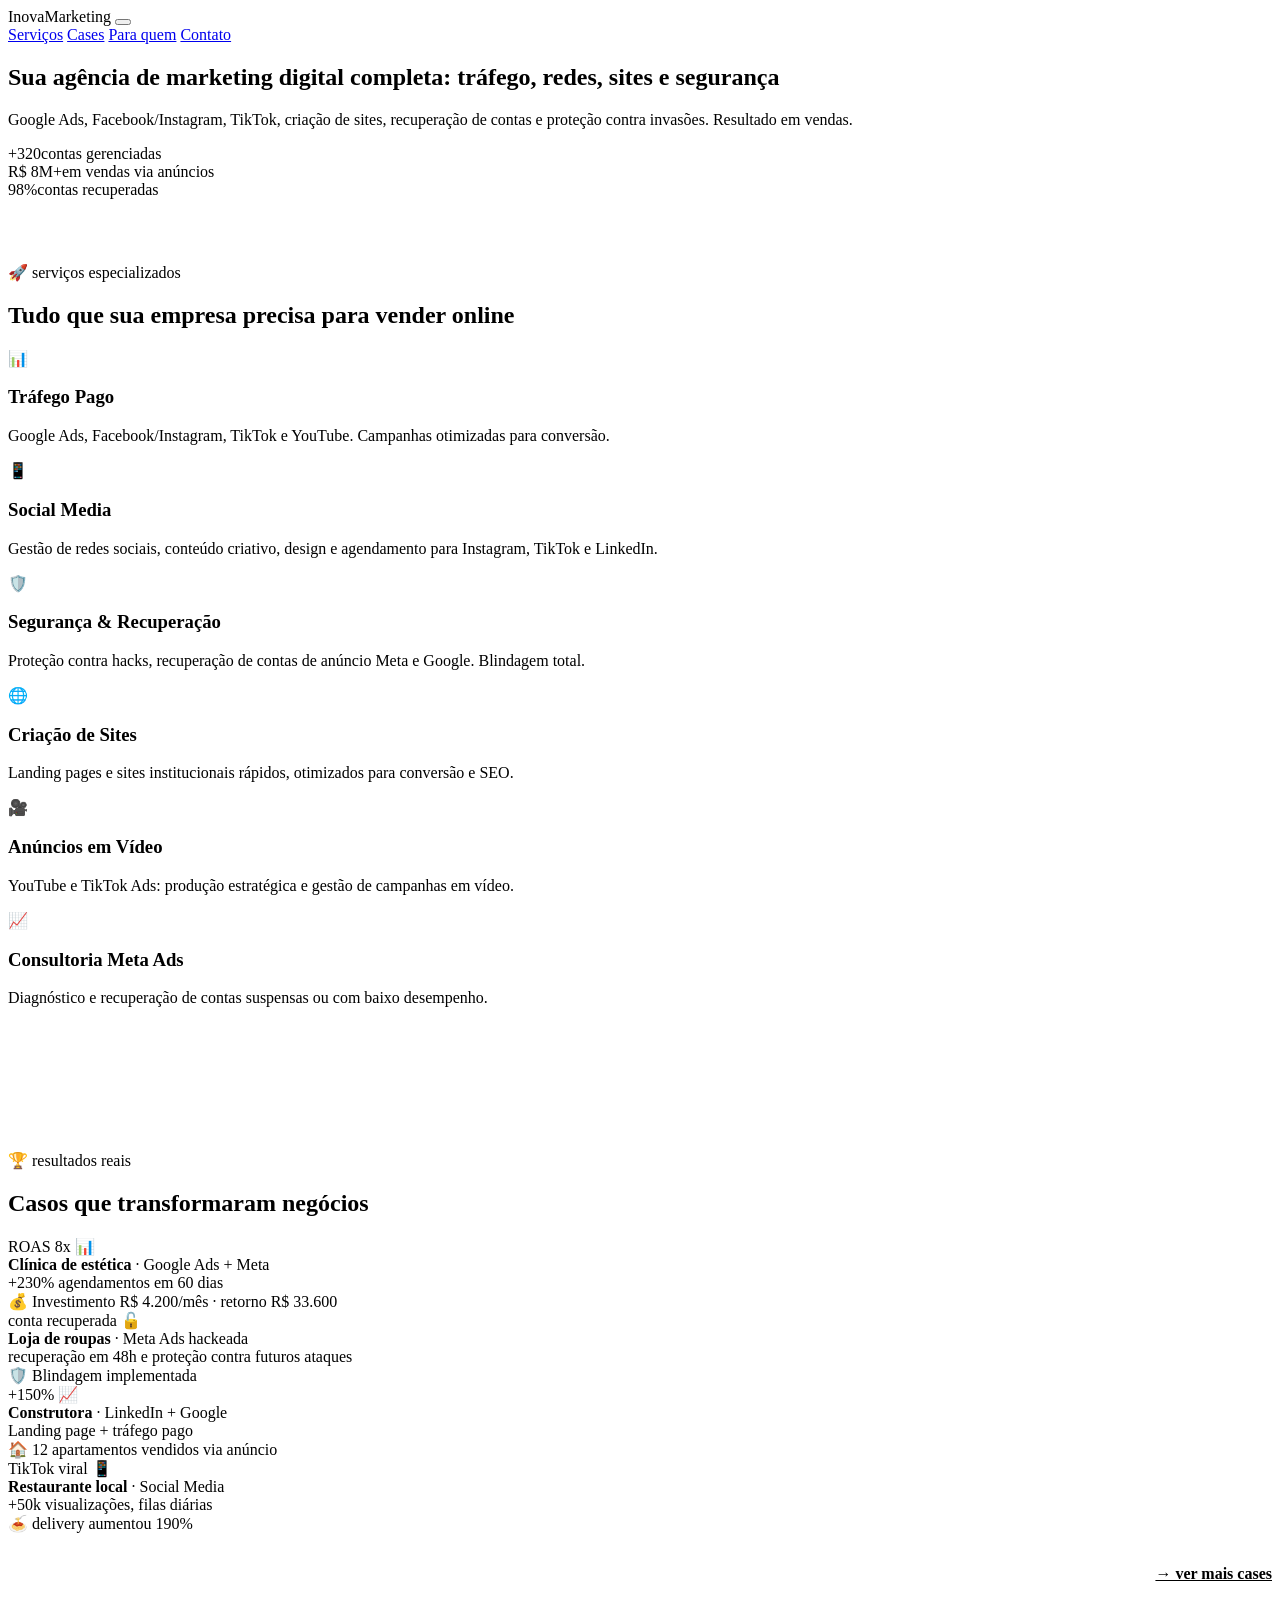
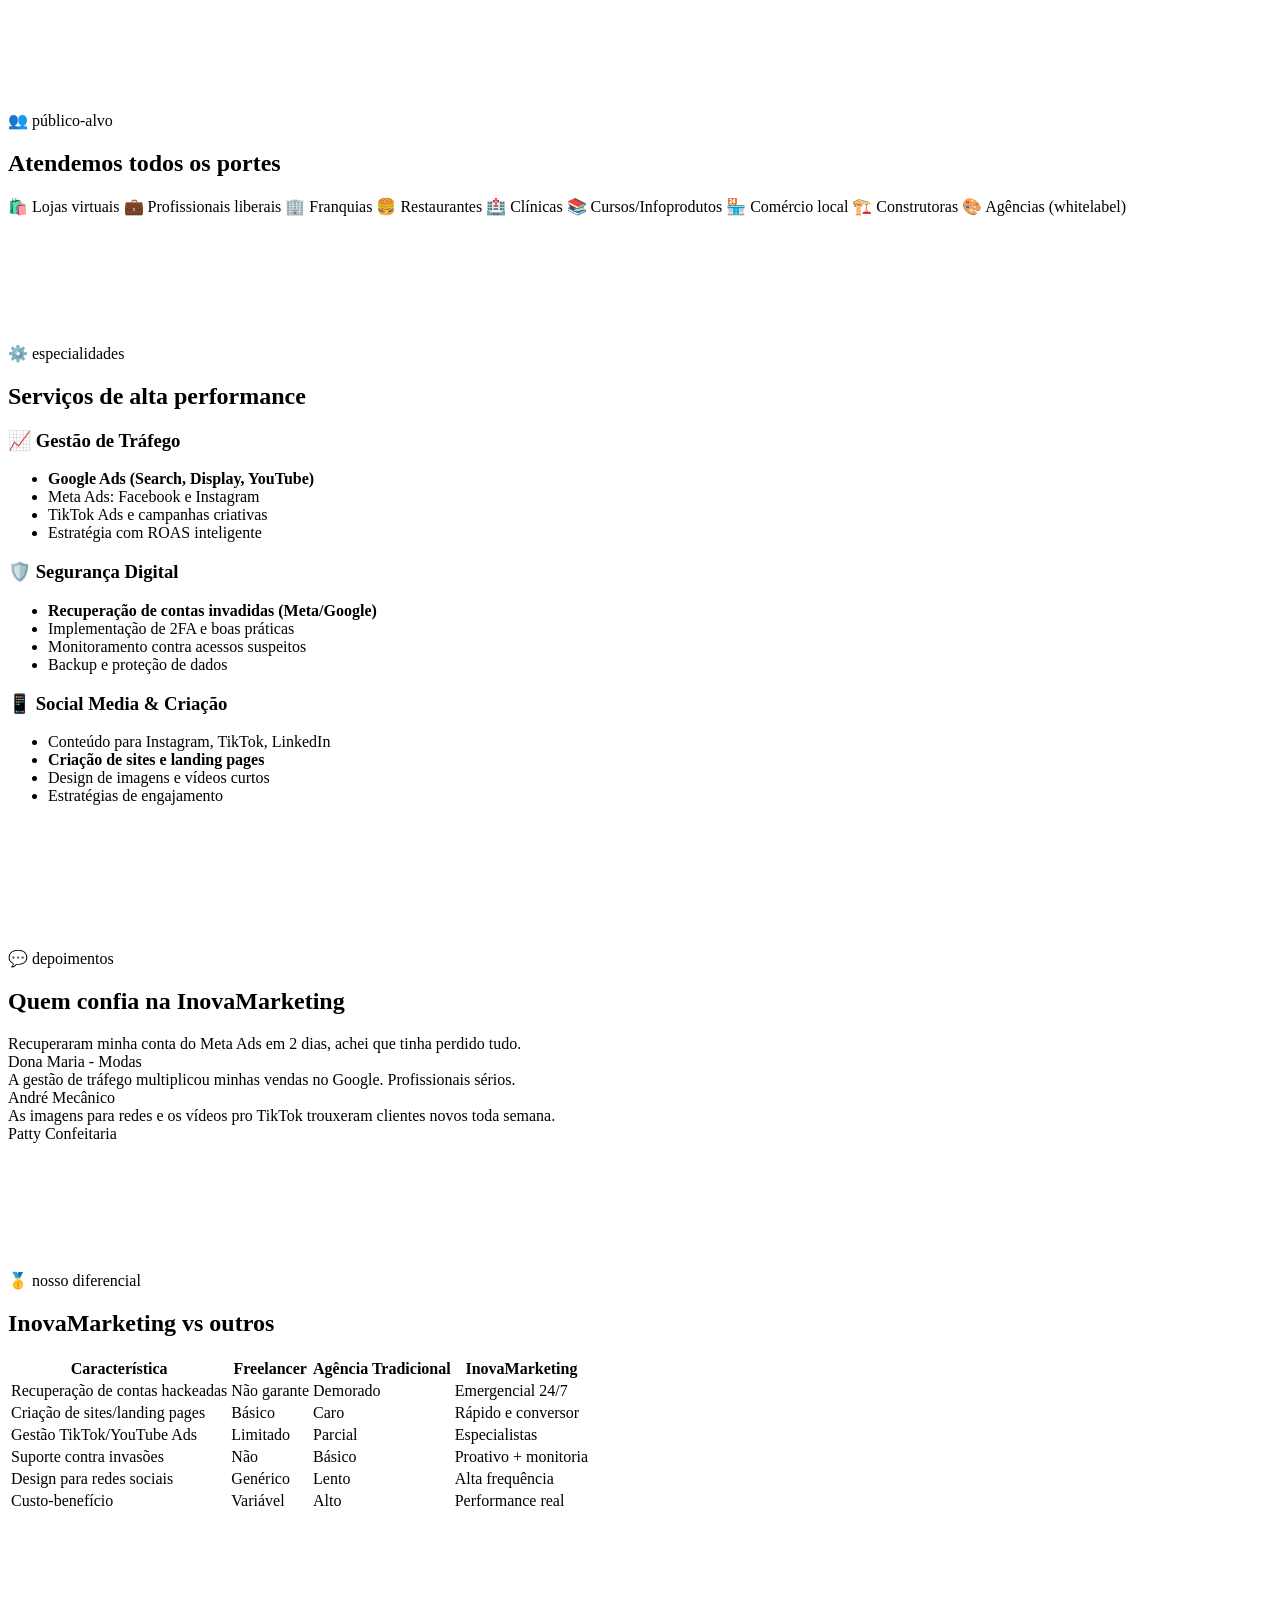
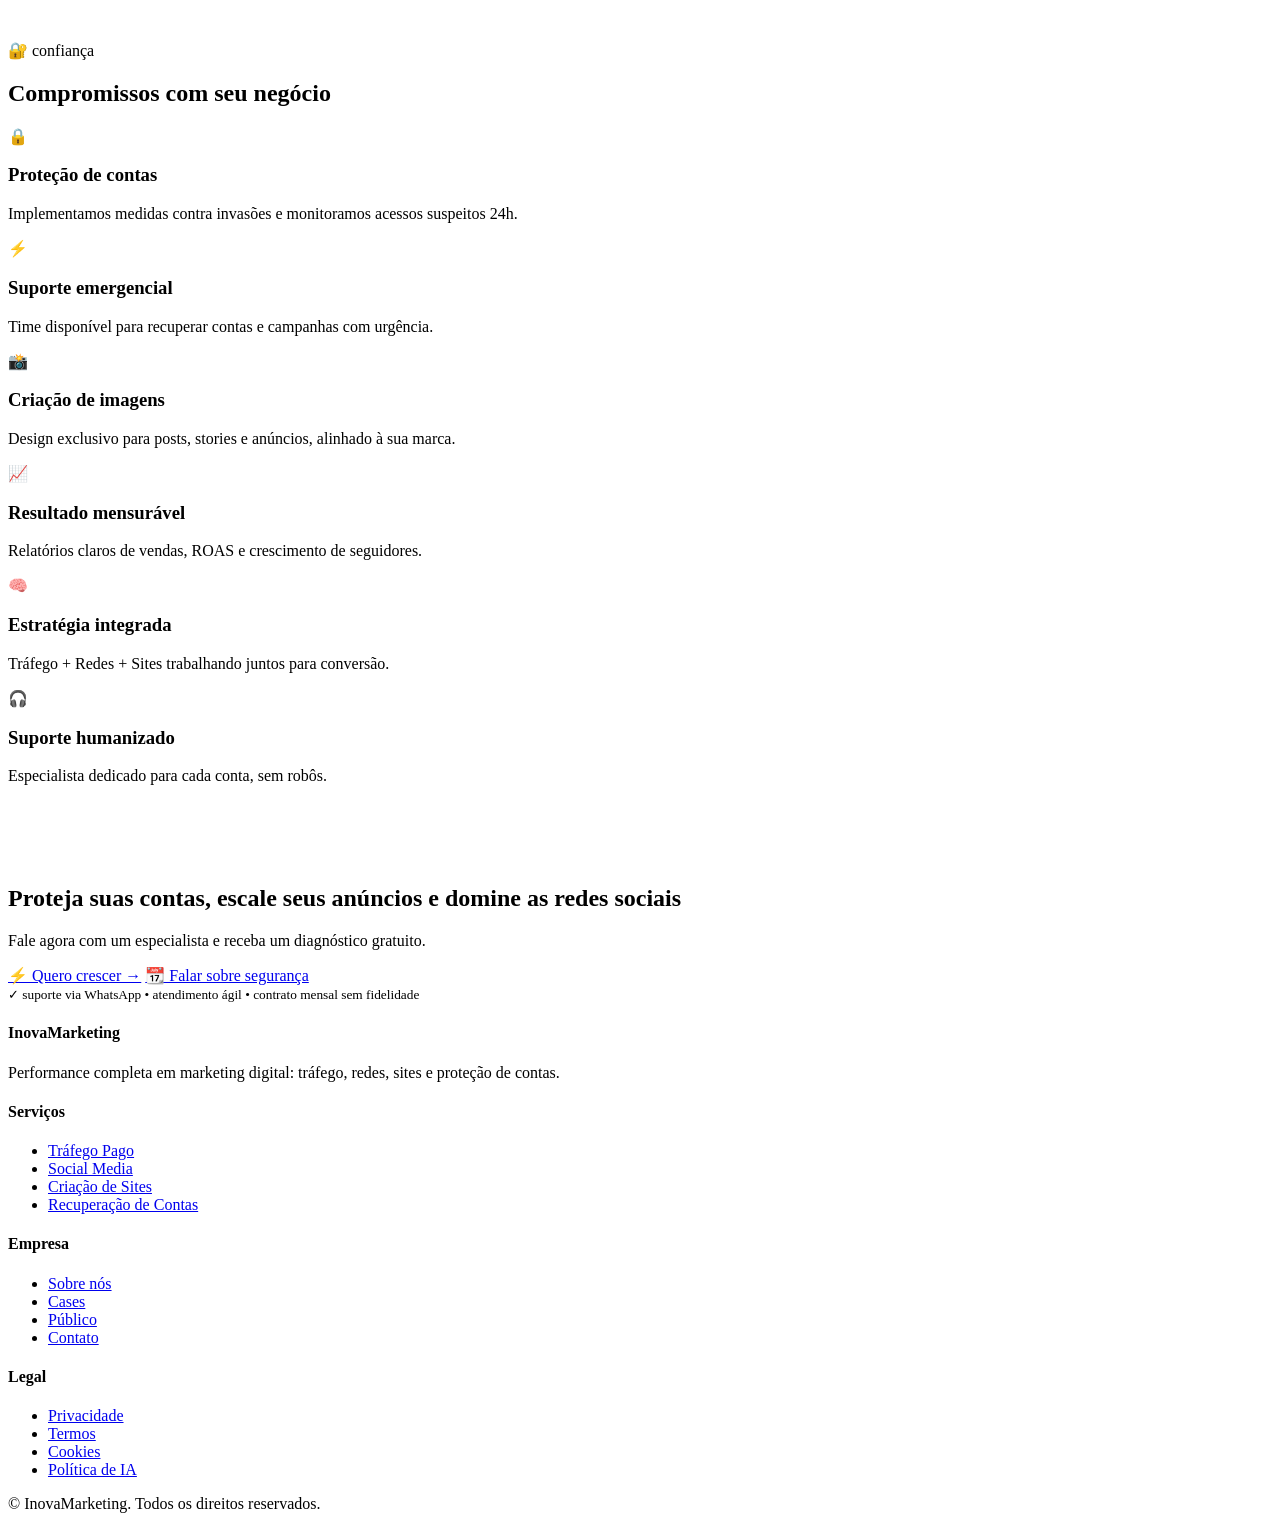
==== index.html @ 8ba12567 "Add files via upload" ====
<!DOCTYPE html>
<html lang="pt-BR">
<head>
    <meta charset="UTF-8">
    <meta name="viewport" content="width=device-width, initial-scale=1.0, maximum-scale=5.0">
    <title>InovaMarketing · performance digital completa</title>
    
    <!-- Google Tag Manager (mesmo ID, mantido) -->
    <script>(function(w,d,s,l,i){w[l]=w[l]||[];w[l].push({'gtm.start':
    new Date().getTime(),event:'gtm.js'});var f=d.getElementsByTagName(s)[0],
    j=d.createElement(s),dl=l!='dataLayer'?'&l='+l:'';j.async=true;j.src=
    'https://www.googletagmanager.com/gtm.js?id='+i+dl;f.parentNode.insertBefore(j,f);
    })(window,document,'script','dataLayer','GTM-TVDF63GF');</script>
    <!-- End Google Tag Manager -->
    
    <!-- Google tag (gtag.js) – Analytics -->
    <script async src="https://www.googletagmanager.com/gtag/js?id=G-CDGVGTPP75"></script>
    <script>
      window.dataLayer = window.dataLayer || [];
      function gtag(){dataLayer.push(arguments);}
      gtag('js', new Date());
      gtag('config', 'G-CDGVGTPP75');
    </script>
    
    <!-- Google Fonts Inter otimizado -->
    <link rel="preconnect" href="https://fonts.googleapis.com">
    <link rel="preconnect" href="https://fonts.gstatic.com" crossorigin>
    <link href="https://fonts.googleapis.com/css2?family=Inter:opsz,wght@14..32,300..700&display=swap" rel="stylesheet" media="print" onload="this.media='all'">
    <noscript><link href="https://fonts.googleapis.com/css2?family=Inter:opsz,wght@14..32,300..700&display=swap" rel="stylesheet"></noscript>
    
    <!-- CSS externo -->
    <link rel="stylesheet" href="style.css">
</head>
<body id="top">
    <!-- Google Tag Manager (noscript) -->
    <noscript><iframe src="https://www.googletagmanager.com/ns.html?id=GTM-TVDF63GF"
    height="0" width="0" style="display:none;visibility:hidden"></iframe></noscript>
    <!-- End Google Tag Manager (noscript) -->

    <header class="site-header">
        <div class="container header-flex">
            <span class="logo">Inova<span style="-webkit-text-fill-color:initial; color:var(--blue-500);">Marketing</span></span>
            <button class="menu-toggle" id="menuToggle" aria-label="Menu">
                <span></span><span></span><span></span>
            </button>
            <nav class="nav-links" id="navLinks">
                <a href="#servicos">Serviços</a>
                <a href="#casos">Cases</a>
                <a href="#paraquem">Para quem</a>
                <a href="#cta">Contato</a>
            </nav>
        </div>
    </header>

    <!-- HERO com novo foco em marketing completo -->
    <section class="hero">
        <div class="container">
            <h1>Sua agência de marketing digital completa: tráfego, redes, sites e segurança</h1>
            <p>Google Ads, Facebook/Instagram, TikTok, criação de sites, recuperação de contas e proteção contra invasões. Resultado em vendas.</p>
            <div class="hero-stats">
                <div class="stat-item"><span class="stat-number">+320</span><span class="stat-label">contas gerenciadas</span></div>
                <div class="stat-item"><span class="stat-number">R$ 8M+</span><span class="stat-label">em vendas via anúncios</span></div>
                <div class="stat-item"><span class="stat-number">98%</span><span class="stat-label">contas recuperadas</span></div>
            </div>
        </div>
    </section>

    <!-- SERVIÇOS (âncora: servicos) -->
    <section id="servicos" style="padding: 4rem 0;">
        <div class="container">
            <span class="tagline">🚀 serviços especializados</span>
            <h2 class="section-title">Tudo que sua empresa precisa para vender online</h2>
            <div class="services-grid">
                <div class="service-card"><span class="service-icon">📊</span><h3>Tráfego Pago</h3><p>Google Ads, Facebook/Instagram, TikTok e YouTube. Campanhas otimizadas para conversão.</p></div>
                <div class="service-card"><span class="service-icon">📱</span><h3>Social Media</h3><p>Gestão de redes sociais, conteúdo criativo, design e agendamento para Instagram, TikTok e LinkedIn.</p></div>
                <div class="service-card"><span class="service-icon">🛡️</span><h3>Segurança & Recuperação</h3><p>Proteção contra hacks, recuperação de contas de anúncio Meta e Google. Blindagem total.</p></div>
                <div class="service-card"><span class="service-icon">🌐</span><h3>Criação de Sites</h3><p>Landing pages e sites institucionais rápidos, otimizados para conversão e SEO.</p></div>
                <div class="service-card"><span class="service-icon">🎥</span><h3>Anúncios em Vídeo</h3><p>YouTube e TikTok Ads: produção estratégica e gestão de campanhas em vídeo.</p></div>
                <div class="service-card"><span class="service-icon">📈</span><h3>Consultoria Meta Ads</h3><p>Diagnóstico e recuperação de contas suspensas ou com baixo desempenho.</p></div>
            </div>
        </div>
    </section>

    <!-- CASOS DE SUCESSO (âncora: casos) -->
    <section id="casos" style="background: var(--muted); padding: 4rem 0;">
        <div class="container">
            <span class="tagline">🏆 resultados reais</span>
            <h2 class="section-title">Casos que transformaram negócios</h2>
            <div class="cases-grid">
                <div class="case-card"><div class="case-rank"><span class="rank-badge">ROAS 8x</span> <span>📊</span></div><div><strong>Clínica de estética</strong> · Google Ads + Meta</div><div class="case-url">+230% agendamentos em 60 dias</div><div class="case-equivalent">💰 Investimento R$ 4.200/mês · retorno R$ 33.600</div></div>
                <div class="case-card"><div class="case-rank"><span class="rank-badge">conta recuperada</span> <span>🔓</span></div><div><strong>Loja de roupas</strong> · Meta Ads hackeada</div><div class="case-url">recuperação em 48h e proteção contra futuros ataques</div><div class="case-equivalent">🛡️ Blindagem implementada</div></div>
                <div class="case-card"><div class="case-rank"><span class="rank-badge">+150%</span> <span>📈</span></div><div><strong>Construtora</strong> · LinkedIn + Google</div><div class="case-url">Landing page + tráfego pago</div><div class="case-equivalent">🏠 12 apartamentos vendidos via anúncio</div></div>
                <div class="case-card"><div class="case-rank"><span class="rank-badge">TikTok viral</span> <span>📱</span></div><div><strong>Restaurante local</strong> · Social Media</div><div class="case-url">+50k visualizações, filas diárias</div><div class="case-equivalent">🍝 delivery aumentou 190%</div></div>
            </div>
            <div style="margin-top: 2rem; text-align: right;"><a href="https://wa.me/5545988195137?text=Olá!%20Vim%20pelo%20site%20InovaMarketing%20e%20quero%20ver%20mais%20cases." target="_blank" rel="noopener noreferrer" style="color: var(--primary); font-weight: 600;">→ ver mais cases</a></div>
        </div>
    </section>

    <!-- PARA QUEM É (âncora) -->
    <section id="paraquem" style="padding: 4rem 0;">
        <div class="container">
            <span class="tagline">👥 público-alvo</span>
            <h2 class="section-title">Atendemos todos os portes</h2>
            <div class="para-quem-grid">
                <span class="nicho-item">🛍️ Lojas virtuais</span>
                <span class="nicho-item">💼 Profissionais liberais</span>
                <span class="nicho-item">🏢 Franquias</span>
                <span class="nicho-item">🍔 Restaurantes</span>
                <span class="nicho-item">🏥 Clínicas</span>
                <span class="nicho-item">📚 Cursos/Infoprodutos</span>
                <span class="nicho-item">🏪 Comércio local</span>
                <span class="nicho-item">🏗️ Construtoras</span>
                <span class="nicho-item">🎨 Agências (whitelabel)</span>
            </div>
        </div>
    </section>

    <!-- TECNOLOGIA & ESPECIALIDADES (âncora adicional) -->
    <section id="diferenciais" style="background: var(--muted); padding: 4rem 0;">
        <div class="container">
            <span class="tagline">⚙️ especialidades</span>
            <h2 class="section-title">Serviços de alta performance</h2>
            <div class="tecnologia-grid">
                <div class="tecnologia-card"><h3>📈 Gestão de Tráfego</h3><ul class="tecnologia-list"><li><strong>Google Ads (Search, Display, YouTube)</strong></li><li>Meta Ads: Facebook e Instagram</li><li>TikTok Ads e campanhas criativas</li><li>Estratégia com ROAS inteligente</li></ul></div>
                <div class="tecnologia-card"><h3>🛡️ Segurança Digital</h3><ul class="tecnologia-list"><li><strong>Recuperação de contas invadidas (Meta/Google)</strong></li><li>Implementação de 2FA e boas práticas</li><li>Monitoramento contra acessos suspeitos</li><li>Backup e proteção de dados</li></ul></div>
                <div class="tecnologia-card"><h3>📱 Social Media & Criação</h3><ul class="tecnologia-list"><li>Conteúdo para Instagram, TikTok, LinkedIn</li><li><strong>Criação de sites e landing pages</strong></li><li>Design de imagens e vídeos curtos</li><li>Estratégias de engajamento</li></ul></div>
            </div>
        </div>
    </section>

    <!-- DEPOIMENTOS -->
    <section style="padding: 4rem 0;">
        <div class="container">
            <span class="tagline">💬 depoimentos</span>
            <h2 class="section-title">Quem confia na InovaMarketing</h2>
            <div class="testimonials-grid">
                <div class="testimonial-card"><div class="testimonial-quote">Recuperaram minha conta do Meta Ads em 2 dias, achei que tinha perdido tudo.</div><div class="testimonial-author">Dona Maria - Modas</div></div>
                <div class="testimonial-card"><div class="testimonial-quote">A gestão de tráfego multiplicou minhas vendas no Google. Profissionais sérios.</div><div class="testimonial-author">André Mecânico</div></div>
                <div class="testimonial-card"><div class="testimonial-quote">As imagens para redes e os vídeos pro TikTok trouxeram clientes novos toda semana.</div><div class="testimonial-author">Patty Confeitaria</div></div>
            </div>
        </div>
    </section>

    <!-- TABELA DIFERENCIAL (adaptada para marketing) -->
    <section style="background: var(--muted); padding: 4rem 0;">
        <div class="container">
            <span class="tagline">🥇 nosso diferencial</span>
            <h2 class="section-title">InovaMarketing vs outros</h2>
            <div class="diff-table-wrapper">
                <table class="diff-table">
                    <thead><tr><th>Característica</th><th>Freelancer</th><th>Agência Tradicional</th><th>InovaMarketing</th></tr></thead>
                    <tbody>
                        <tr><td>Recuperação de contas hackeadas</td><td>Não garante</td><td>Demorado</td><td class="destaque-positivo">Emergencial 24/7</td></tr>
                        <tr><td>Criação de sites/landing pages</td><td>Básico</td><td>Caro</td><td class="destaque-positivo">Rápido e conversor</td></tr>
                        <tr><td>Gestão TikTok/YouTube Ads</td><td>Limitado</td><td>Parcial</td><td class="destaque-positivo">Especialistas</td></tr>
                        <tr><td>Suporte contra invasões</td><td>Não</td><td>Básico</td><td class="destaque-positivo">Proativo + monitoria</td></tr>
                        <tr><td>Design para redes sociais</td><td>Genérico</td><td>Lento</td><td class="destaque-positivo">Alta frequência</td></tr>
                        <tr><td>Custo-benefício</td><td>Variável</td><td>Alto</td><td class="destaque-positivo">Performance real</td></tr>
                    </tbody>
                </table>
            </div>
        </div>
    </section>

    <!-- GARANTIA & SEGURANÇA (itens de confiança) -->
    <section style="background: var(--background); padding: 4rem 0;">
        <div class="container">
            <span class="tagline">🔐 confiança</span>
            <h2 class="section-title">Compromissos com seu negócio</h2>
            <div class="garantia-grid">
                <div class="garantia-card"><span class="garantia-icon">🔒</span><h3>Proteção de contas</h3><p>Implementamos medidas contra invasões e monitoramos acessos suspeitos 24h.</p></div>
                <div class="garantia-card"><span class="garantia-icon">⚡</span><h3>Suporte emergencial</h3><p>Time disponível para recuperar contas e campanhas com urgência.</p></div>
                <div class="garantia-card"><span class="garantia-icon">📸</span><h3>Criação de imagens</h3><p>Design exclusivo para posts, stories e anúncios, alinhado à sua marca.</p></div>
                <div class="garantia-card"><span class="garantia-icon">📈</span><h3>Resultado mensurável</h3><p>Relatórios claros de vendas, ROAS e crescimento de seguidores.</p></div>
                <div class="garantia-card"><span class="garantia-icon">🧠</span><h3>Estratégia integrada</h3><p>Tráfego + Redes + Sites trabalhando juntos para conversão.</p></div>
                <div class="garantia-card"><span class="garantia-icon">🎧</span><h3>Suporte humanizado</h3><p>Especialista dedicado para cada conta, sem robôs.</p></div>
            </div>
        </div>
    </section>

    <!-- CTA DUPLO (âncora contato) -->
    <div id="cta" class="container">
        <div class="cta-duplo">
            <h2>Proteja suas contas, escale seus anúncios e domine as redes sociais</h2>
            <p>Fale agora com um especialista e receba um diagnóstico gratuito.</p>
            <div class="cta-buttons">
                <a href="https://wa.me/5545988195137?text=Olá!%20Vim%20pelo%20site%20InovaMarketing%20e%20quero%20impulsionar%20meus%20resultados." target="_blank" rel="noopener noreferrer" class="btn-cta-primary">⚡ Quero crescer →</a>
                <a href="https://wa.me/5545988195137?text=Olá!%20Vim%20pelo%20site%20InovaMarketing%20e%20gostaria%20de%20agendar%20uma%20consulta%20sobre%20segurança%20de%20contas." target="_blank" rel="noopener noreferrer" class="btn-cta-secondary">📆 Falar sobre segurança</a>
            </div>
            <small class="meta">✓ suporte via WhatsApp • atendimento ágil • contrato mensal sem fidelidade</small>
        </div>
    </div>

    <!-- RODAPÉ -->
    <footer class="footer">
        <div class="container">
            <div class="footer-grid">
                <div class="footer-col">
                    <h4>InovaMarketing</h4>
                    <p>Performance completa em marketing digital: tráfego, redes, sites e proteção de contas.</p>
                </div>
                <div class="footer-col">
                    <h4>Serviços</h4>
                    <ul class="footer-links">
                        <li><a href="#servicos">Tráfego Pago</a></li>
                        <li><a href="#servicos">Social Media</a></li>
                        <li><a href="#servicos">Criação de Sites</a></li>
                        <li><a href="#servicos">Recuperação de Contas</a></li>
                    </ul>
                </div>
                <div class="footer-col">
                    <h4>Empresa</h4>
                    <ul class="footer-links">
                        <li><a href="#top">Sobre nós</a></li>
                        <li><a href="#casos">Cases</a></li>
                        <li><a href="#paraquem">Público</a></li>
                        <li><a href="#cta">Contato</a></li>
                    </ul>
                </div>
                <div class="footer-col">
                    <h4>Legal</h4>
                    <ul class="footer-links">
                        <li><a href="#top">Privacidade</a></li>
                        <li><a href="#top">Termos</a></li>
                        <li><a href="#top">Cookies</a></li>
                        <li><a href="#top">Política de IA</a></li>
                    </ul>
                </div>
            </div>
            <div class="footer-bottom">
                © InovaMarketing. Todos os direitos reservados.
            </div>
        </div>
    </footer>

    <!-- Script com lazy loading e menu -->
    <script>
        const menuToggle = document.getElementById('menuToggle');
        const navLinks = document.getElementById('navLinks');
        const body = document.body;

        function toggleMenu() {
            menuToggle.classList.toggle('active');
            navLinks.classList.toggle('active');
            body.style.overflow = navLinks.classList.contains('active') ? 'hidden' : 'auto';
        }

        menuToggle.addEventListener('click', toggleMenu);

        document.querySelectorAll('a[href^="#"]').forEach(anchor => {
            anchor.addEventListener('click', function (e) {
                e.preventDefault();
                const targetId = this.getAttribute('href');
                if (targetId === '#') return;
                const targetElement = document.querySelector(targetId);
                if (targetElement) {
                    if (navLinks.classList.contains('active')) toggleMenu();
                    const headerOffset = 80;
                    const elementPosition = targetElement.getBoundingClientRect().top;
                    const offsetPosition = elementPosition + window.pageYOffset - headerOffset;
                    window.scrollTo({ top: offsetPosition, behavior: 'smooth' });
                }
            });
        });

        window.addEventListener('resize', () => {
            if (window.innerWidth > 600 && navLinks.classList.contains('active')) {
                menuToggle.classList.remove('active');
                navLinks.classList.remove('active');
                body.style.overflow = 'auto';
            }
        });

        // Lazy loading para futuras imagens
        if ('loading' in HTMLImageElement.prototype) {
            const images = document.querySelectorAll('img[loading="lazy"]');
            images.forEach(img => img.loading = 'lazy');
        } else {
            const script = document.createElement('script');
            script.src = 'https://cdnjs.cloudflare.com/ajax/libs/lazysizes/5.3.2/lazysizes.min.js';
            document.body.appendChild(script);
        }
    </script>
</body>
</html>
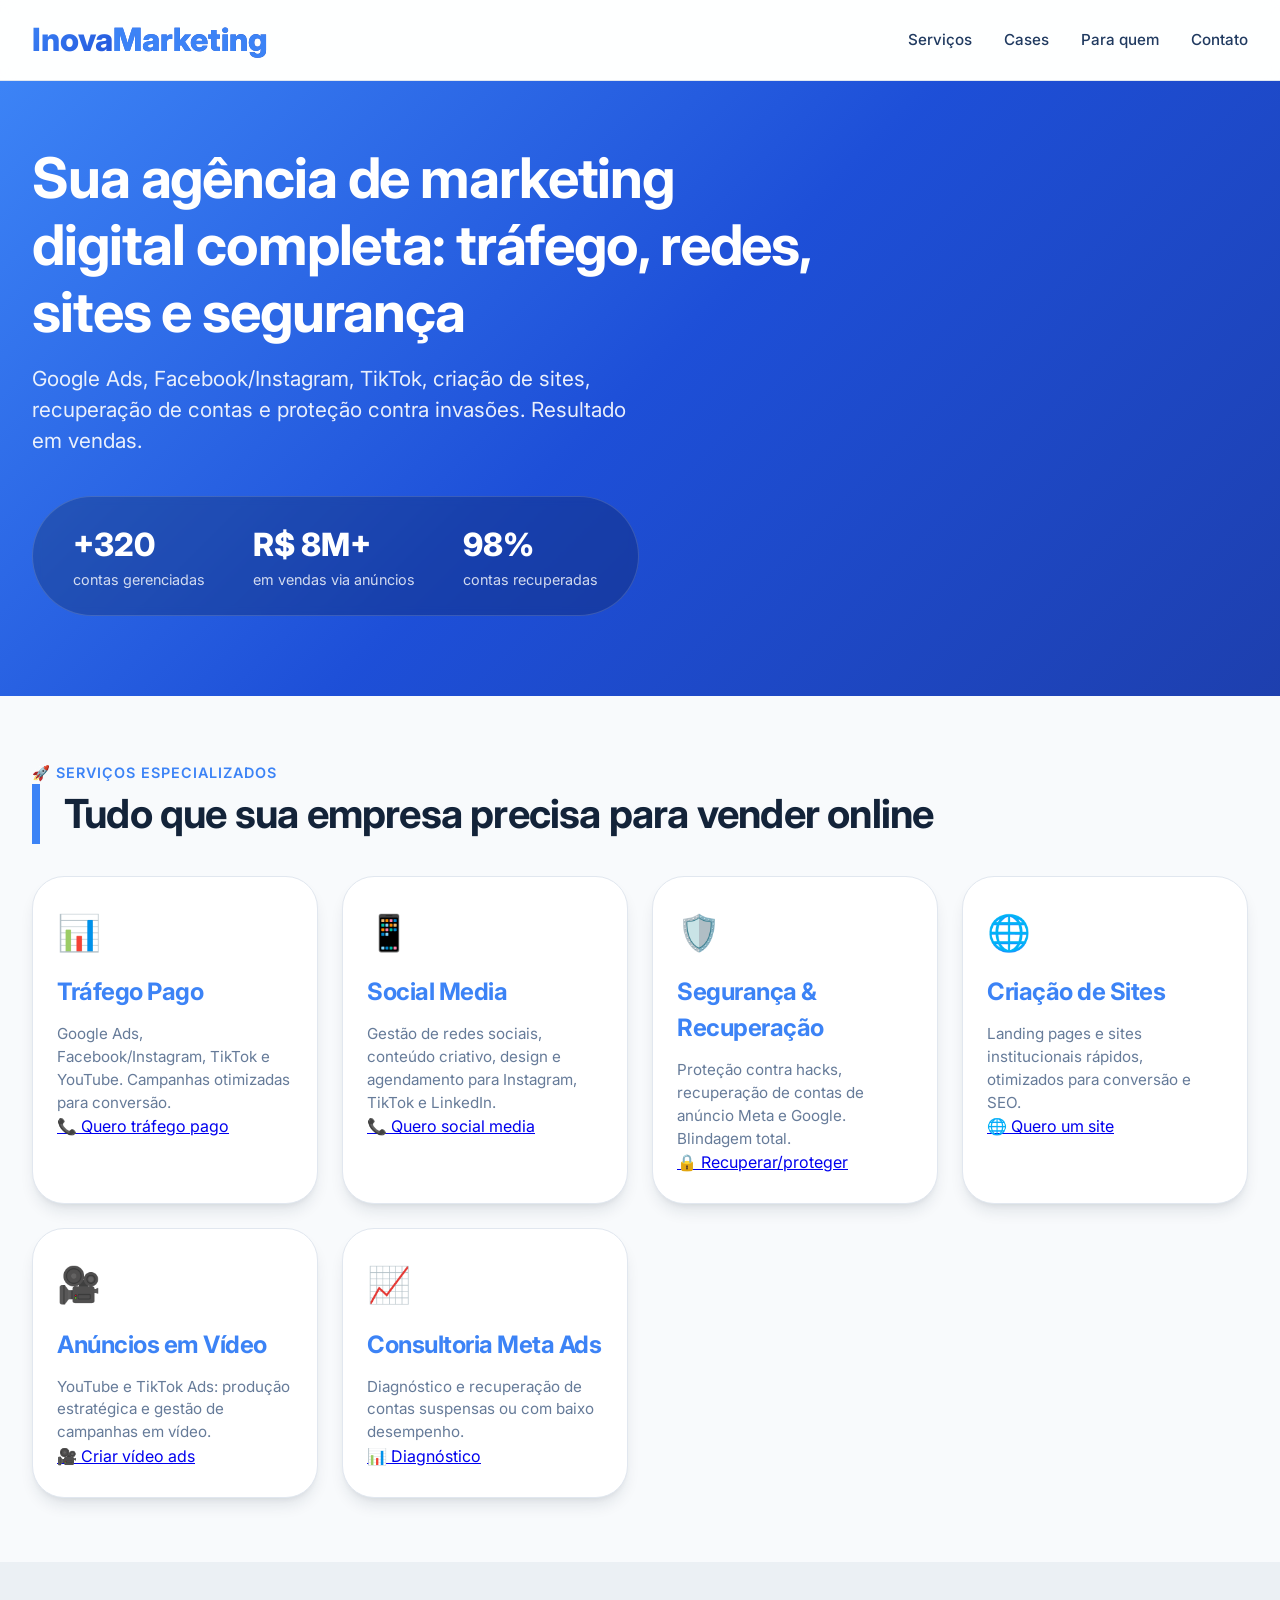
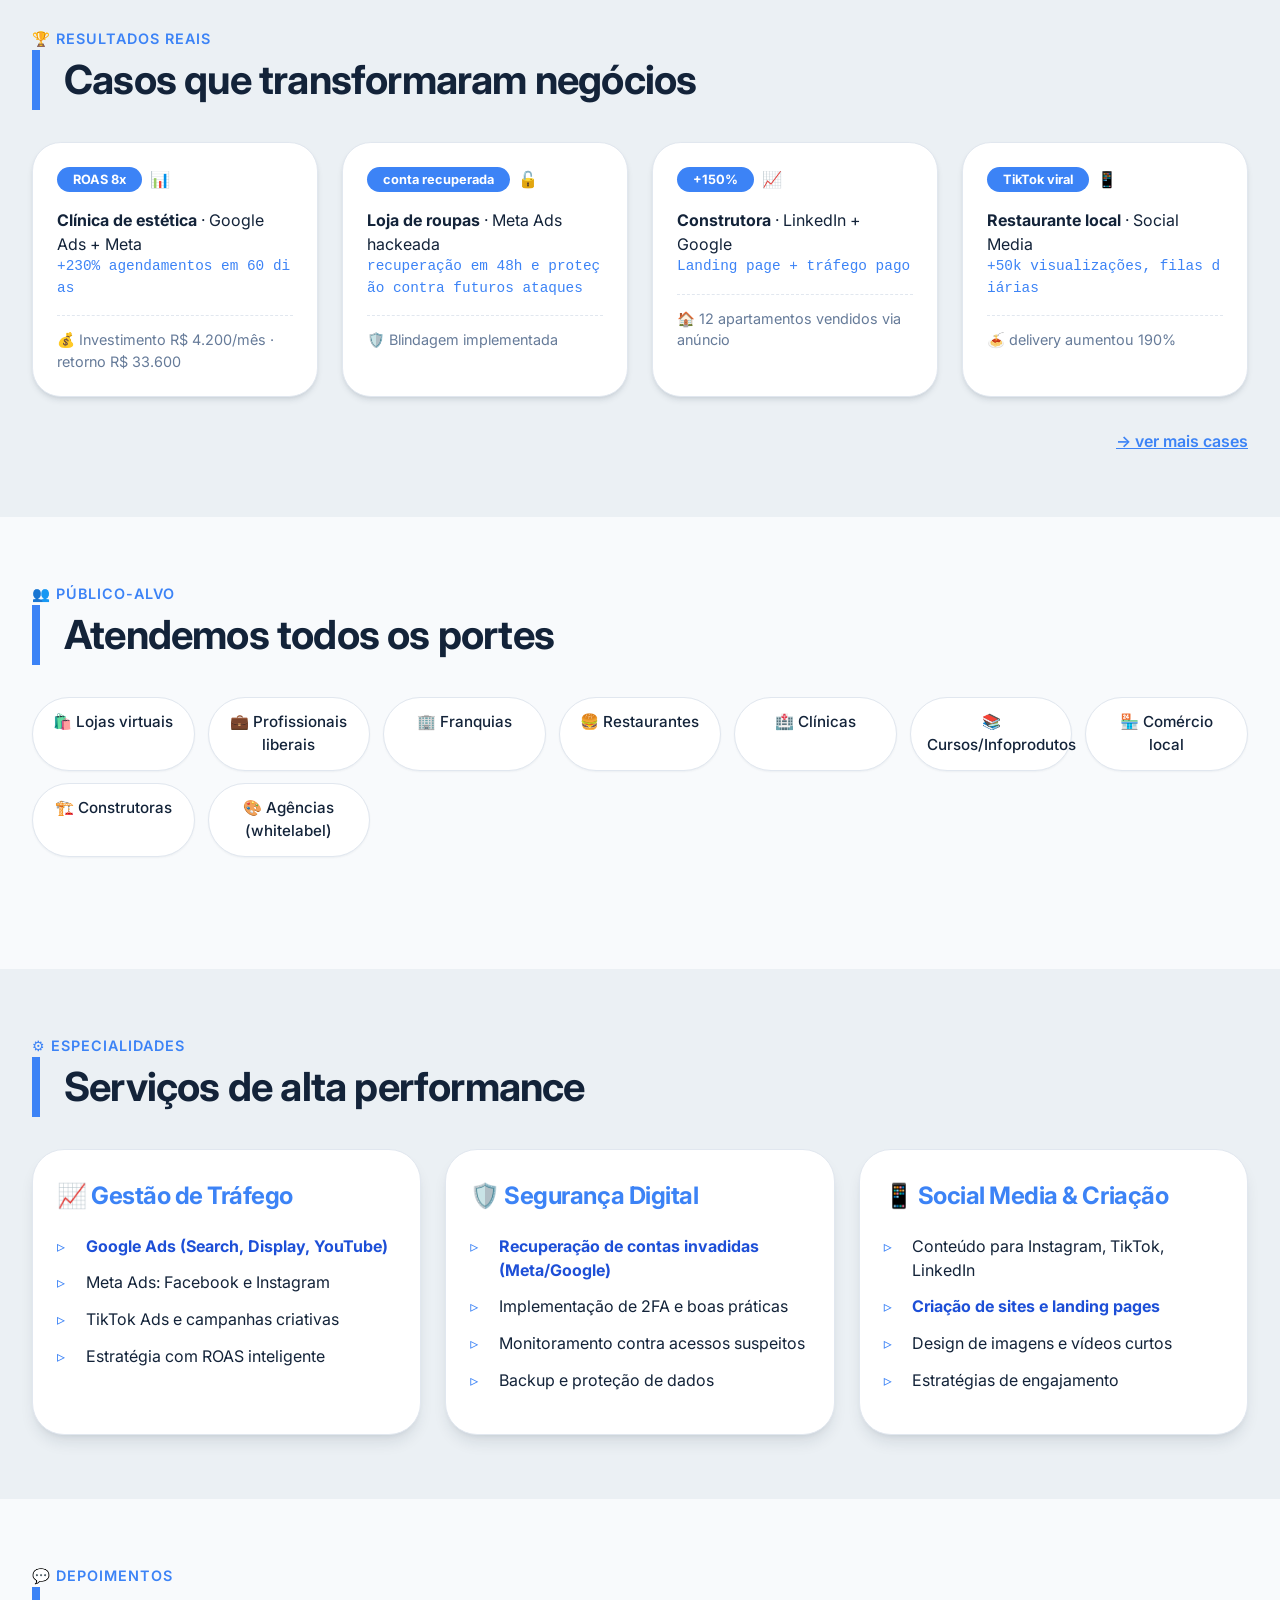
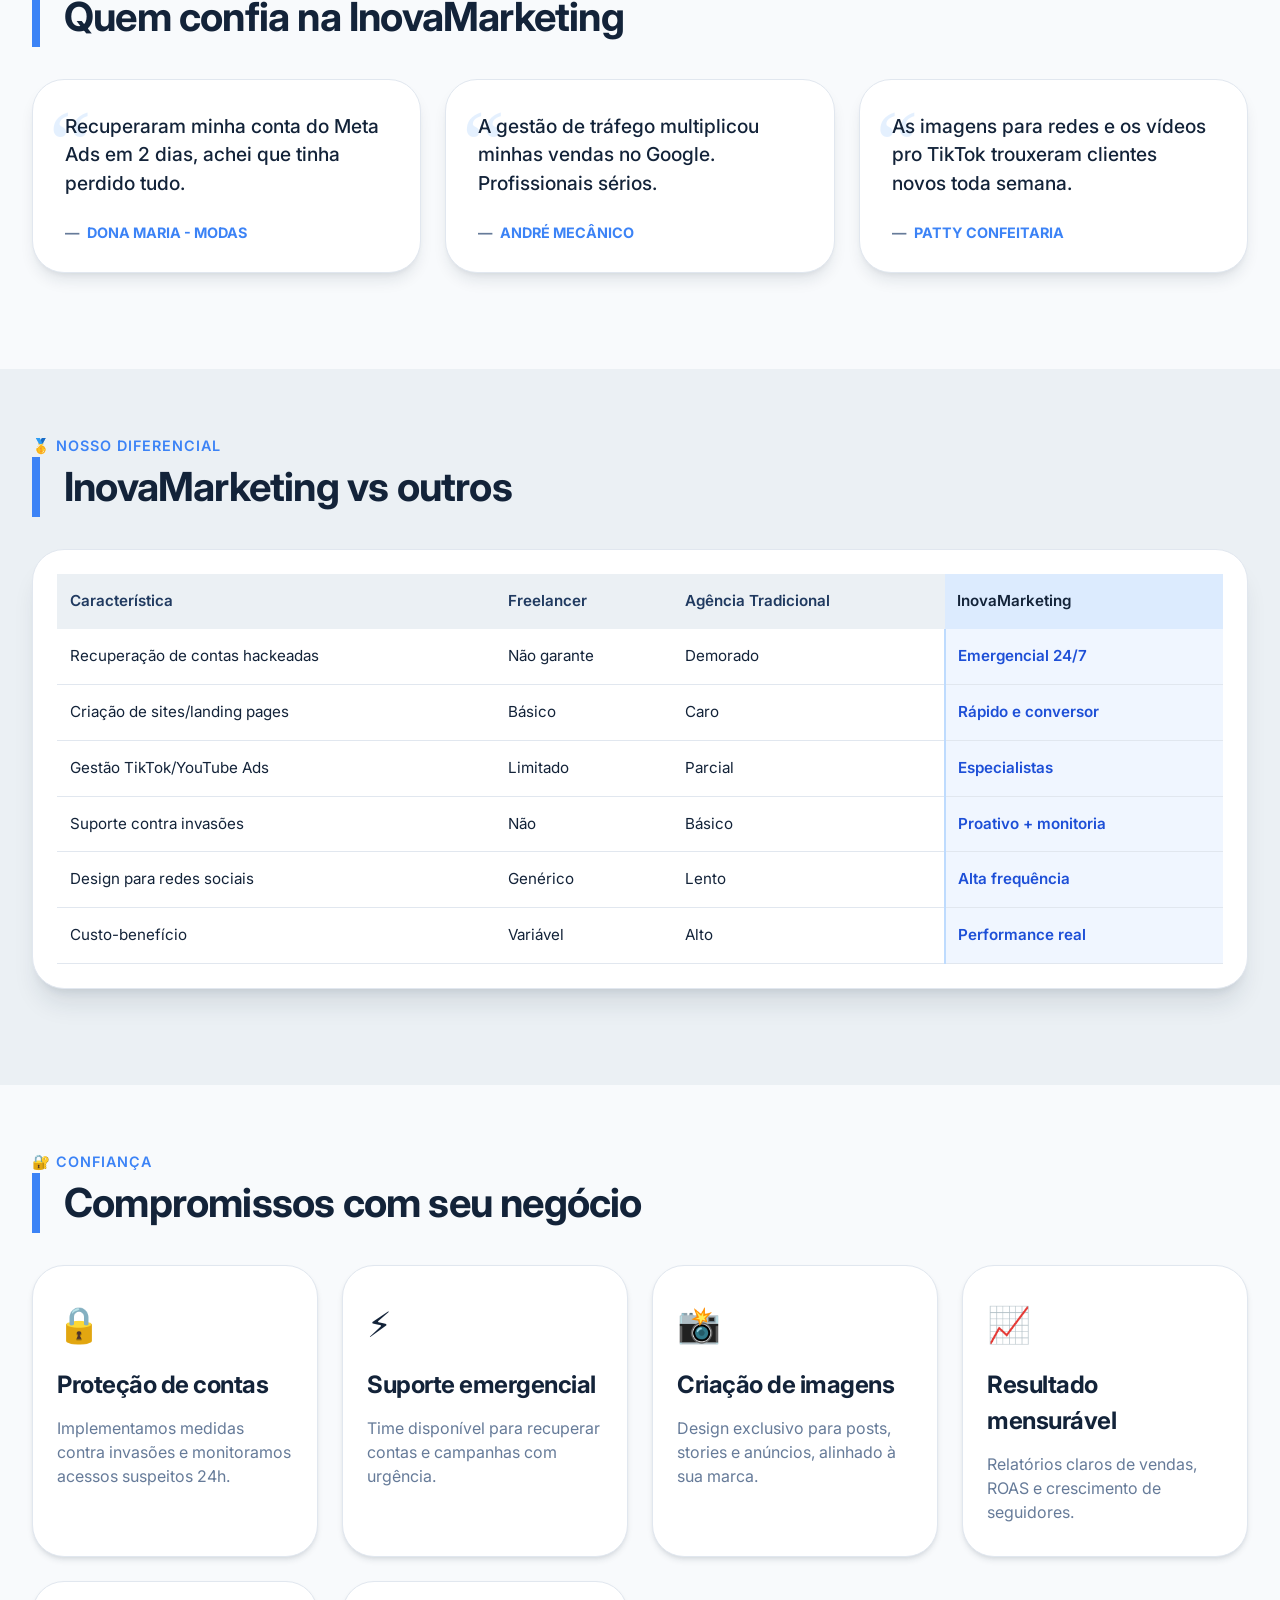
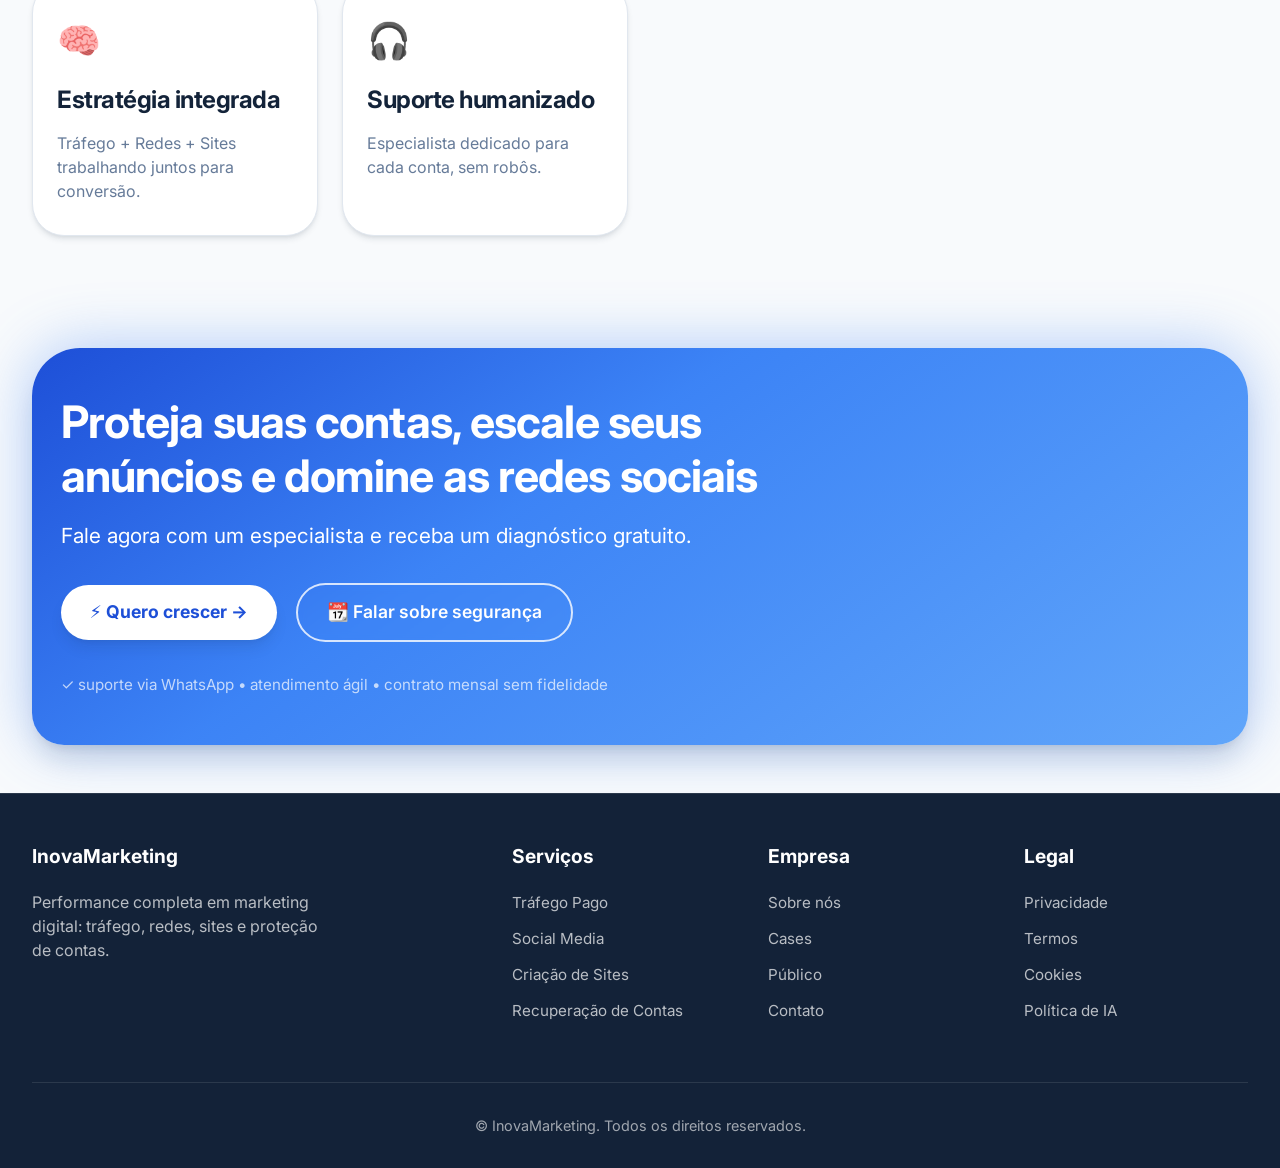
==== commit c455613f: "Update index.html" ====
--- a/index.html
+++ b/index.html
@@ -5,7 +5,7 @@
     <meta name="viewport" content="width=device-width, initial-scale=1.0, maximum-scale=5.0">
     <title>InovaMarketing · performance digital completa</title>
     
-    <!-- Google Tag Manager (mesmo ID, mantido) -->
+    <!-- Google Tag Manager -->
     <script>(function(w,d,s,l,i){w[l]=w[l]||[];w[l].push({'gtm.start':
     new Date().getTime(),event:'gtm.js'});var f=d.getElementsByTagName(s)[0],
     j=d.createElement(s),dl=l!='dataLayer'?'&l='+l:'';j.async=true;j.src=
@@ -52,7 +52,7 @@
         </div>
     </header>
 
-    <!-- HERO com novo foco em marketing completo -->
+    <!-- HERO -->
     <section class="hero">
         <div class="container">
             <h1>Sua agência de marketing digital completa: tráfego, redes, sites e segurança</h1>
@@ -65,23 +65,64 @@
         </div>
     </section>
 
-    <!-- SERVIÇOS (âncora: servicos) -->
+    <!-- SERVIÇOS COM CTAs INDIVIDUAIS -->
     <section id="servicos" style="padding: 4rem 0;">
         <div class="container">
             <span class="tagline">🚀 serviços especializados</span>
             <h2 class="section-title">Tudo que sua empresa precisa para vender online</h2>
             <div class="services-grid">
-                <div class="service-card"><span class="service-icon">📊</span><h3>Tráfego Pago</h3><p>Google Ads, Facebook/Instagram, TikTok e YouTube. Campanhas otimizadas para conversão.</p></div>
-                <div class="service-card"><span class="service-icon">📱</span><h3>Social Media</h3><p>Gestão de redes sociais, conteúdo criativo, design e agendamento para Instagram, TikTok e LinkedIn.</p></div>
-                <div class="service-card"><span class="service-icon">🛡️</span><h3>Segurança & Recuperação</h3><p>Proteção contra hacks, recuperação de contas de anúncio Meta e Google. Blindagem total.</p></div>
-                <div class="service-card"><span class="service-icon">🌐</span><h3>Criação de Sites</h3><p>Landing pages e sites institucionais rápidos, otimizados para conversão e SEO.</p></div>
-                <div class="service-card"><span class="service-icon">🎥</span><h3>Anúncios em Vídeo</h3><p>YouTube e TikTok Ads: produção estratégica e gestão de campanhas em vídeo.</p></div>
-                <div class="service-card"><span class="service-icon">📈</span><h3>Consultoria Meta Ads</h3><p>Diagnóstico e recuperação de contas suspensas ou com baixo desempenho.</p></div>
-            </div>
-        </div>
-    </section>
-
-    <!-- CASOS DE SUCESSO (âncora: casos) -->
+                <!-- Tráfego Pago -->
+                <div class="service-card">
+                    <span class="service-icon">📊</span>
+                    <h3>Tráfego Pago</h3>
+                    <p>Google Ads, Facebook/Instagram, TikTok e YouTube. Campanhas otimizadas para conversão.</p>
+                    <a href="https://wa.me/5545988195137?text=Olá!%20Vim%20pelo%20site%20InovaMarketing%20e%20tenho%20interesse%20no%20serviço%20de%20*TRÁFEGO%20PAGO*.%20Podemos%20conversar%3F" target="_blank" rel="noopener noreferrer" class="btn-servico">📞 Quero tráfego pago</a>
+                </div>
+                
+                <!-- Social Media -->
+                <div class="service-card">
+                    <span class="service-icon">📱</span>
+                    <h3>Social Media</h3>
+                    <p>Gestão de redes sociais, conteúdo criativo, design e agendamento para Instagram, TikTok e LinkedIn.</p>
+                    <a href="https://wa.me/5545988195137?text=Olá!%20Vim%20pelo%20site%20InovaMarketing%20e%20tenho%20interesse%20no%20serviço%20de%20*SOCIAL%20MEDIA*.%20Podemos%20conversar%3F" target="_blank" rel="noopener noreferrer" class="btn-servico">📞 Quero social media</a>
+                </div>
+                
+                <!-- Segurança & Recuperação -->
+                <div class="service-card">
+                    <span class="service-icon">🛡️</span>
+                    <h3>Segurança & Recuperação</h3>
+                    <p>Proteção contra hacks, recuperação de contas de anúncio Meta e Google. Blindagem total.</p>
+                    <a href="https://wa.me/5545988195137?text=Olá!%20Vim%20pelo%20site%20InovaMarketing%20e%20tenho%20interesse%20no%20serviço%20de%20*SEGURANÇA%20E%20RECUPERAÇÃO*.%20Minha%20conta%20foi%20invadida%20/preciso%20proteger." target="_blank" rel="noopener noreferrer" class="btn-servico">🔒 Recuperar/proteger</a>
+                </div>
+                
+                <!-- Criação de Sites -->
+                <div class="service-card">
+                    <span class="service-icon">🌐</span>
+                    <h3>Criação de Sites</h3>
+                    <p>Landing pages e sites institucionais rápidos, otimizados para conversão e SEO.</p>
+                    <a href="https://wa.me/5545988195137?text=Olá!%20Vim%20pelo%20site%20InovaMarketing%20e%20tenho%20interesse%20no%20serviço%20de%20*CRIAÇÃO%20DE%20SITES*.%20Quero%20um%20site%20para%20meu%20negócio." target="_blank" rel="noopener noreferrer" class="btn-servico">🌐 Quero um site</a>
+                </div>
+                
+                <!-- Anúncios em Vídeo -->
+                <div class="service-card">
+                    <span class="service-icon">🎥</span>
+                    <h3>Anúncios em Vídeo</h3>
+                    <p>YouTube e TikTok Ads: produção estratégica e gestão de campanhas em vídeo.</p>
+                    <a href="https://wa.me/5545988195137?text=Olá!%20Vim%20pelo%20site%20InovaMarketing%20e%20tenho%20interesse%20no%20serviço%20de%20*ANÚNCIOS%20EM%20VÍDEO*.%20Quero%20anunciar%20no%20YouTube/TikTok." target="_blank" rel="noopener noreferrer" class="btn-servico">🎥 Criar vídeo ads</a>
+                </div>
+                
+                <!-- Consultoria Meta Ads -->
+                <div class="service-card">
+                    <span class="service-icon">📈</span>
+                    <h3>Consultoria Meta Ads</h3>
+                    <p>Diagnóstico e recuperação de contas suspensas ou com baixo desempenho.</p>
+                    <a href="https://wa.me/5545988195137?text=Olá!%20Vim%20pelo%20site%20InovaMarketing%20e%20tenho%20interesse%20na%20*CONSULTORIA%20META%20ADS*.%20Preciso%20de%20ajuda%20com%20minhas%20campanhas." target="_blank" rel="noopener noreferrer" class="btn-servico">📊 Diagnóstico</a>
+                </div>
+            </div>
+        </div>
+    </section>
+
+    <!-- CASOS DE SUCESSO -->
     <section id="casos" style="background: var(--muted); padding: 4rem 0;">
         <div class="container">
             <span class="tagline">🏆 resultados reais</span>
@@ -96,7 +137,7 @@
         </div>
     </section>
 
-    <!-- PARA QUEM É (âncora) -->
+    <!-- PARA QUEM É -->
     <section id="paraquem" style="padding: 4rem 0;">
         <div class="container">
             <span class="tagline">👥 público-alvo</span>
@@ -115,7 +156,7 @@
         </div>
     </section>
 
-    <!-- TECNOLOGIA & ESPECIALIDADES (âncora adicional) -->
+    <!-- TECNOLOGIA & ESPECIALIDADES -->
     <section id="diferenciais" style="background: var(--muted); padding: 4rem 0;">
         <div class="container">
             <span class="tagline">⚙️ especialidades</span>
@@ -141,7 +182,7 @@
         </div>
     </section>
 
-    <!-- TABELA DIFERENCIAL (adaptada para marketing) -->
+    <!-- TABELA DIFERENCIAL -->
     <section style="background: var(--muted); padding: 4rem 0;">
         <div class="container">
             <span class="tagline">🥇 nosso diferencial</span>
@@ -162,7 +203,7 @@
         </div>
     </section>
 
-    <!-- GARANTIA & SEGURANÇA (itens de confiança) -->
+    <!-- GARANTIA & SEGURANÇA -->
     <section style="background: var(--background); padding: 4rem 0;">
         <div class="container">
             <span class="tagline">🔐 confiança</span>
@@ -178,7 +219,7 @@
         </div>
     </section>
 
-    <!-- CTA DUPLO (âncora contato) -->
+    <!-- CTA DUPLO PRINCIPAL -->
     <div id="cta" class="container">
         <div class="cta-duplo">
             <h2>Proteja suas contas, escale seus anúncios e domine as redes sociais</h2>
@@ -233,53 +274,7 @@
         </div>
     </footer>
 
-    <!-- Script com lazy loading e menu -->
-    <script>
-        const menuToggle = document.getElementById('menuToggle');
-        const navLinks = document.getElementById('navLinks');
-        const body = document.body;
-
-        function toggleMenu() {
-            menuToggle.classList.toggle('active');
-            navLinks.classList.toggle('active');
-            body.style.overflow = navLinks.classList.contains('active') ? 'hidden' : 'auto';
-        }
-
-        menuToggle.addEventListener('click', toggleMenu);
-
-        document.querySelectorAll('a[href^="#"]').forEach(anchor => {
-            anchor.addEventListener('click', function (e) {
-                e.preventDefault();
-                const targetId = this.getAttribute('href');
-                if (targetId === '#') return;
-                const targetElement = document.querySelector(targetId);
-                if (targetElement) {
-                    if (navLinks.classList.contains('active')) toggleMenu();
-                    const headerOffset = 80;
-                    const elementPosition = targetElement.getBoundingClientRect().top;
-                    const offsetPosition = elementPosition + window.pageYOffset - headerOffset;
-                    window.scrollTo({ top: offsetPosition, behavior: 'smooth' });
-                }
-            });
-        });
-
-        window.addEventListener('resize', () => {
-            if (window.innerWidth > 600 && navLinks.classList.contains('active')) {
-                menuToggle.classList.remove('active');
-                navLinks.classList.remove('active');
-                body.style.overflow = 'auto';
-            }
-        });
-
-        // Lazy loading para futuras imagens
-        if ('loading' in HTMLImageElement.prototype) {
-            const images = document.querySelectorAll('img[loading="lazy"]');
-            images.forEach(img => img.loading = 'lazy');
-        } else {
-            const script = document.createElement('script');
-            script.src = 'https://cdnjs.cloudflare.com/ajax/libs/lazysizes/5.3.2/lazysizes.min.js';
-            document.body.appendChild(script);
-        }
-    </script>
+    <!-- Script externo -->
+    <script src="script.js" defer></script>
 </body>
-</html>+</html>
--- a/style.css
+++ b/style.css
@@ -0,0 +1,447 @@
+/* style.css */
+/* === VARIÁVEIS (exatamente as mesmas do original) === */
+* { margin: 0; padding: 0; box-sizing: border-box; }
+:root {
+    --background: hsl(210, 40%, 98%);
+    --foreground: hsl(215, 50%, 15%);
+    --card: hsl(0, 0%, 100%);
+    --card-foreground: hsl(215, 50%, 15%);
+    --primary: hsl(217, 91%, 60%);
+    --primary-foreground: hsl(0, 0%, 100%);
+    --secondary: hsl(210, 40%, 96%);
+    --secondary-foreground: hsl(215, 50%, 25%);
+    --muted: hsl(210, 30%, 94%);
+    --muted-foreground: hsl(215, 20%, 50%);
+    --border: hsl(214, 32%, 91%);
+    --blue-50: hsl(214, 100%, 97%);
+    --blue-100: hsl(214, 95%, 93%);
+    --blue-200: hsl(213, 97%, 87%);
+    --blue-400: hsl(213, 94%, 68%);
+    --blue-500: hsl(217, 91%, 60%);
+    --blue-600: hsl(221, 83%, 53%);
+    --blue-700: hsl(224, 76%, 48%);
+    --starter: hsl(142, 76%, 36%);
+    --starter-light: hsl(142, 72%, 94%);
+    --pro: hsl(217, 91%, 60%);
+    --pro-light: hsl(214, 100%, 97%);
+    --enterprise: hsl(24, 95%, 53%);
+    --enterprise-light: hsl(38, 100%, 95%);
+    --ultra: hsl(271, 91%, 65%);
+    --ultra-light: hsl(270, 100%, 98%);
+    --basico: hsl(210, 14%, 53%);
+    --basico-light: hsl(210, 16%, 93%);
+    --inicial: hsl(173, 58%, 39%);
+    --inicial-light: hsl(173, 55%, 93%);
+    --profissional: hsl(217, 91%, 60%);
+    --profissional-light: hsl(214, 100%, 97%);
+    --avancado: hsl(24, 95%, 53%);
+    --avancado-light: hsl(38, 100%, 95%);
+    --empresarial: hsl(271, 91%, 65%);
+    --empresarial-light: hsl(270, 100%, 98%);
+    --gradient-hero: linear-gradient(135deg, hsl(217, 91%, 60%) 0%, hsl(224, 76%, 48%) 50%, hsl(226, 71%, 40%) 100%);
+    --gradient-glow: radial-gradient(ellipse 80% 50% at 50% -20%, hsla(217, 91%, 60%, 0.3), transparent);
+    --shadow-sm: 0 1px 2px 0 hsla(215, 50%, 15%, 0.05);
+    --shadow-md: 0 4px 6px -1px hsla(215, 50%, 15%, 0.1), 0 2px 4px -2px hsla(215, 50%, 15%, 0.1);
+    --shadow-lg: 0 10px 15px -3px hsla(215, 50%, 15%, 0.1), 0 4px 6px -4px hsla(215, 50%, 15%, 0.1);
+    --shadow-xl: 0 20px 25px -5px hsla(215, 50%, 15%, 0.1), 0 8px 10px -6px hsla(215, 50%, 15%, 0.1);
+    --shadow-glow: 0 0 40px hsla(217, 91%, 60%, 0.3);
+}
+html { scroll-behavior: smooth; }
+body {
+    font-family: "Inter", system-ui, -apple-system, sans-serif;
+    background-color: var(--background);
+    color: var(--foreground);
+    line-height: 1.5;
+    overflow-x: hidden;
+    width: 100%;
+}
+.container { 
+    max-width: 1280px; 
+    margin: 0 auto; 
+    padding: 0 2rem; 
+    width: 100%;
+}
+h1, h2, h3 { font-weight: 700; letter-spacing: -0.02em; }
+
+/* ========== RESPONSIVIDADE GLOBAL ========== */
+@media (max-width: 768px) {
+    .container { padding: 0 1.5rem; }
+    h1 { font-size: 2.5rem !important; }
+    h2 { font-size: 2rem !important; }
+    .section-title { font-size: 2rem !important; }
+}
+@media (max-width: 480px) {
+    .container { padding: 0 1.2rem; }
+    h1 { font-size: 2rem !important; }
+    h2 { font-size: 1.8rem !important; }
+    .section-title { font-size: 1.8rem !important; }
+}
+
+/* ===== HEADER COM MENU SANDUÍCHE ===== */
+.site-header {
+    padding: 1rem 0;
+    background-color: rgba(255,255,255,0.85);
+    backdrop-filter: blur(8px);
+    border-bottom: 1px solid var(--border);
+    position: sticky; top: 0; z-index: 50;
+    width: 100%;
+}
+.header-flex { 
+    display: flex; 
+    align-items: center; 
+    justify-content: space-between;
+    flex-wrap: wrap;
+    gap: 1rem;
+}
+.logo { 
+    font-size: clamp(1.6rem, 5vw, 2rem); 
+    font-weight: 800; 
+    background: var(--gradient-hero); 
+    -webkit-background-clip: text; 
+    -webkit-text-fill-color: transparent; 
+    z-index: 60;
+}
+
+/* Menu desktop */
+.nav-links { 
+    display: flex; 
+    gap: clamp(1rem, 3vw, 2rem); 
+    color: var(--secondary-foreground); 
+    font-weight: 500;
+    flex-wrap: wrap;
+}
+.nav-links a { text-decoration: none; color: inherit; font-size: 0.95rem; transition: color 0.2s; }
+.nav-links a:hover { color: var(--primary); }
+
+/* Botão sanduíche (visível apenas em mobile) */
+.menu-toggle {
+    display: none;
+    background: none;
+    border: none;
+    cursor: pointer;
+    padding: 0.5rem;
+    z-index: 60;
+}
+.menu-toggle span {
+    display: block;
+    width: 25px;
+    height: 3px;
+    background-color: var(--foreground);
+    margin: 5px 0;
+    transition: all 0.3s ease;
+    border-radius: 3px;
+}
+
+/* Responsivo: mobile menu */
+@media (max-width: 600px) {
+    .menu-toggle {
+        display: block;
+    }
+    .nav-links {
+        position: fixed;
+        top: 0;
+        right: -100%;
+        width: 70%;
+        max-width: 300px;
+        height: 100vh;
+        background-color: var(--card);
+        flex-direction: column;
+        padding: 5rem 2rem 2rem;
+        gap: 1.5rem;
+        box-shadow: var(--shadow-xl);
+        transition: right 0.3s ease;
+        z-index: 55;
+        border-left: 1px solid var(--border);
+    }
+    .nav-links.active {
+        right: 0;
+    }
+    .nav-links a {
+        font-size: 1.1rem;
+        padding: 0.5rem 0;
+        border-bottom: 1px solid var(--border);
+    }
+    /* Animação do ícone sanduíche quando ativo */
+    .menu-toggle.active span:nth-child(1) {
+        transform: rotate(45deg) translate(5px, 5px);
+    }
+    .menu-toggle.active span:nth-child(2) {
+        opacity: 0;
+    }
+    .menu-toggle.active span:nth-child(3) {
+        transform: rotate(-45deg) translate(7px, -6px);
+    }
+}
+
+/* hero responsivo (nova mensagem marketing) */
+.hero {
+    background: var(--gradient-hero);
+    color: white;
+    padding: 4rem 0 5rem;
+    position: relative;
+    width: 100%;
+}
+.hero .container { position: relative; z-index: 2; }
+.hero h1 { 
+    font-size: clamp(2rem, 6vw, 3.5rem); 
+    line-height: 1.2; 
+    max-width: 800px; 
+    margin-bottom: 1rem; 
+}
+.hero p { 
+    font-size: clamp(1.1rem, 3vw, 1.3rem); 
+    opacity: 0.9; 
+    max-width: 600px; 
+    margin-bottom: 2.5rem; 
+}
+.hero-stats {
+    display: flex; 
+    gap: clamp(1.5rem, 4vw, 3rem); 
+    flex-wrap: wrap;
+    background: rgba(0,0,0,0.2); 
+    padding: 1.5rem clamp(1.5rem, 4vw, 2.5rem); 
+    border-radius: 60px; 
+    backdrop-filter: blur(4px);
+    width: fit-content; 
+    border: 1px solid rgba(255,255,255,0.15);
+}
+.stat-item { display: flex; flex-direction: column; }
+.stat-number { font-size: clamp(1.5rem, 4vw, 2rem); font-weight: 800; }
+.stat-label { font-size: 0.9rem; opacity: 0.8; }
+@media (max-width: 550px) {
+    .hero-stats { flex-direction: column; gap: 1rem; width: 100%; border-radius: 2rem; }
+}
+
+/* títulos */
+.section-title {
+    font-size: clamp(2rem, 5vw, 2.5rem); 
+    margin-bottom: 2rem; 
+    color: var(--foreground);
+    border-left: 8px solid var(--primary); 
+    padding-left: 1.5rem;
+}
+.tagline { color: var(--primary); font-weight: 600; text-transform: uppercase; letter-spacing: 1px; font-size: 0.9rem; }
+
+/* serviços grid (cards responsivos) */
+.services-grid {
+    display: grid; 
+    grid-template-columns: repeat(auto-fit, minmax(min(260px, 100%), 1fr)); 
+    gap: 1.5rem; 
+    margin-top: 2rem;
+}
+.service-card {
+    background: var(--card); border-radius: 2rem; padding: 1.8rem 1.5rem; box-shadow: var(--shadow-lg); border: 1px solid var(--border);
+    transition: 0.2s;
+    height: 100%;
+}
+.service-card:hover { box-shadow: var(--shadow-xl); transform: translateY(-4px); }
+.service-icon { font-size: 2.2rem; margin-bottom: 1rem; display: block; }
+.service-card h3 { font-size: 1.5rem; margin-bottom: 0.8rem; color: var(--primary); }
+.service-card p { color: var(--muted-foreground); font-size: 0.95rem; }
+
+/* cases grid (agora com exemplos de marketing) */
+.cases-grid {
+    display: grid; 
+    grid-template-columns: repeat(auto-fit, minmax(min(280px, 100%), 1fr)); 
+    gap: 1.5rem; 
+    margin-top: 2rem;
+}
+.case-card {
+    background-color: var(--card); border-radius: 1.8rem; padding: 1.5rem; border: 1px solid var(--border);
+    box-shadow: var(--shadow-md); transition: 0.15s;
+    height: 100%;
+}
+.case-rank { display: flex; align-items: center; gap: 0.5rem; margin-bottom: 1rem; }
+.rank-badge { background: var(--primary); color: white; font-weight: 700; padding: 0.2rem 1rem; border-radius: 40px; font-size: 0.8rem; }
+.case-url { font-family: monospace; color: var(--primary); font-size: 0.9rem; word-break: break-all; }
+.case-equivalent { font-size: 0.9rem; color: var(--muted-foreground); border-top: 1px dashed var(--border); margin-top: 1rem; padding-top: 0.8rem; }
+
+/* para quem grid */
+.para-quem-grid {
+    display: grid; 
+    grid-template-columns: repeat(auto-fit, minmax(min(160px, 100%), 1fr)); 
+    gap: 0.8rem; 
+    margin: 2rem 0 3rem;
+}
+.nicho-item {
+    background: var(--card); padding: 0.8rem 1rem; border-radius: 60px; border: 1px solid var(--border);
+    font-weight: 500; color: var(--foreground); box-shadow: var(--shadow-sm); transition: 0.1s; 
+    text-align: center; font-size: 0.95rem;
+}
+.nicho-item:hover { background: var(--primary); color: white; border-color: var(--primary); transform: scale(1.02); }
+
+/* tecnologia grid (serviços especializados) */
+.tecnologia-grid {
+    display: grid; 
+    grid-template-columns: repeat(auto-fit, minmax(min(260px, 100%), 1fr)); 
+    gap: 1.5rem; 
+    margin-top: 2rem;
+}
+.tecnologia-card {
+    background: var(--card); border-radius: 2rem; padding: 1.8rem 1.5rem; box-shadow: var(--shadow-lg); border: 1px solid var(--border);
+    height: 100%;
+}
+.tecnologia-card h3 { font-size: 1.5rem; margin-bottom: 1.2rem; color: var(--primary); }
+.tecnologia-list { list-style: none; }
+.tecnologia-list li { margin-bottom: 0.8rem; padding-left: 1.8rem; position: relative; color: var(--foreground); }
+.tecnologia-list li::before { content: "▹"; color: var(--primary); font-weight: 700; position: absolute; left: 0; }
+.tecnologia-list strong { color: var(--blue-700); }
+
+/* depoimentos grid */
+.testimonials-grid {
+    display: grid; 
+    grid-template-columns: repeat(auto-fit, minmax(min(260px, 100%), 1fr)); 
+    gap: 1.5rem; 
+    margin: 2rem 0;
+}
+.testimonial-card {
+    background: var(--card); border-radius: 2rem; padding: 2rem 2rem 1.8rem;
+    box-shadow: var(--shadow-lg); border: 1px solid var(--border); position: relative;
+}
+.testimonial-card::before {
+    content: "“"; font-size: 6rem; color: var(--blue-200); position: absolute; top: -0.5rem; left: 1rem; opacity: 0.4; font-family: serif;
+}
+.testimonial-quote { font-size: 1.2rem; font-weight: 500; margin-bottom: 1.5rem; position: relative; z-index: 2; color: var(--foreground); }
+.testimonial-author { font-weight: 700; color: var(--primary); text-transform: uppercase; font-size: 0.9rem; display: flex; align-items: center; gap: 0.5rem; }
+.testimonial-author::before { content: "—"; color: var(--muted-foreground); }
+
+/* tabela diferencial (comparativa marketing) */
+.diff-table-wrapper {
+    background: var(--card); border-radius: 2rem; padding: 1.5rem; box-shadow: var(--shadow-xl); border: 1px solid var(--border); margin: 2rem 0; overflow-x: auto;
+}
+.diff-table { 
+    width: 100%; 
+    border-collapse: collapse; 
+    min-width: 600px;
+}
+.diff-table th, .diff-table td { 
+    padding: 1rem 0.8rem; 
+    font-size: 0.95rem;
+}
+.diff-table th { text-align: left; background: var(--muted); color: var(--secondary-foreground); font-weight: 600; }
+.diff-table td { border-bottom: 1px solid var(--border); }
+.diff-table td:last-child { background: var(--blue-50); font-weight: 600; color: var(--blue-700); border-left: 2px solid var(--blue-200); }
+.diff-table th:last-child { background: var(--blue-100); color: var(--blue-800); }
+.destaque-positivo { color: var(--blue-600); font-weight: 700; }
+
+/* garantia grid (itens de segurança e serviços) */
+.garantia-grid {
+    display: grid; 
+    grid-template-columns: repeat(auto-fit, minmax(min(240px, 100%), 1fr)); 
+    gap: 1.5rem; 
+    margin-top: 2rem;
+}
+.garantia-card {
+    background: var(--card); border-radius: 2rem; padding: 2rem 1.5rem;
+    border: 1px solid var(--border); box-shadow: var(--shadow-md); transition: 0.2s;
+}
+.garantia-card:hover { box-shadow: var(--shadow-lg); transform: translateY(-4px); }
+.garantia-icon { font-size: 2.2rem; margin-bottom: 1rem; display: block; }
+.garantia-card h3 { font-size: 1.5rem; margin-bottom: 0.8rem; color: var(--foreground); }
+.garantia-card p { color: var(--muted-foreground); font-size: 1rem; }
+
+/* CTA responsivo */
+#cta { scroll-margin-top: 80px; }
+.cta-duplo {
+    background: linear-gradient(145deg, var(--blue-700) 0%, var(--primary) 40%, var(--blue-400) 100%);
+    border-radius: 3rem 3rem 2rem 2rem; 
+    margin: 3rem auto; 
+    padding: 3rem 1.8rem; 
+    color: white;
+    box-shadow: var(--shadow-xl), 0 0 60px hsla(217, 91%, 60%, 0.4); 
+    width: 100%;
+}
+.cta-duplo h2 { 
+    font-size: clamp(1.8rem, 5vw, 2.8rem); 
+    line-height: 1.2; 
+    margin-bottom: 1rem; 
+    max-width: 700px; 
+}
+.cta-duplo p { 
+    font-size: clamp(1.1rem, 3vw, 1.3rem); 
+    margin-bottom: 2rem; 
+}
+.cta-buttons { 
+    display: flex; 
+    gap: 1.2rem; 
+    flex-wrap: wrap; 
+    align-items: center; 
+}
+.btn-cta-primary {
+    background: white; color: var(--blue-700); border: none; padding: 0.9rem 1.8rem; border-radius: 60px; font-weight: 700; font-size: 1.1rem;
+    cursor: pointer; box-shadow: var(--shadow-lg); transition: 0.2s; text-decoration: none; display: inline-flex; align-items: center; gap: 0.5rem;
+}
+.btn-cta-primary:hover { background: var(--blue-50); transform: scale(1.05); }
+.btn-cta-secondary {
+    background: transparent; color: white; border: 2px solid rgba(255,255,255,0.8); padding: 0.9rem 1.8rem; border-radius: 60px; font-weight: 600;
+    font-size: 1.1rem; cursor: pointer; transition: 0.2s; text-decoration: none; backdrop-filter: blur(4px);
+}
+.btn-cta-secondary:hover { background: rgba(255,255,255,0.1); border-color: white; }
+@media (max-width: 500px) {
+    .cta-buttons { flex-direction: column; align-items: stretch; }
+    .btn-cta-primary, .btn-cta-secondary { text-align: center; white-space: normal; }
+}
+.meta { display: block; margin-top: 2rem; color: rgba(255,255,255,0.7); font-size: 0.95rem; }
+
+/* rodapé responsivo */
+.footer {
+    background: rgb(19, 34, 56);
+    padding: 3rem 0 2rem;
+    border-top: 1px solid rgba(255,255,255,0.1);
+    width: 100%;
+}
+.footer-grid {
+    display: grid;
+    grid-template-columns: 2fr 1fr 1fr 1fr;
+    gap: 2rem;
+    margin-bottom: 3rem;
+}
+@media (max-width: 900px) {
+    .footer-grid { grid-template-columns: 1fr 1fr; gap: 2rem; }
+}
+@media (max-width: 500px) {
+    .footer-grid { grid-template-columns: 1fr; gap: 2rem; text-align: center; }
+    .footer-col p { max-width: 100%; }
+}
+.footer-col h4 {
+    font-size: 1.2rem;
+    margin-bottom: 1.2rem;
+    color: white;
+}
+.footer-col p {
+    color: rgba(255,255,255,0.7);
+    margin-bottom: 1.5rem;
+    max-width: 300px;
+}
+.footer-links {
+    list-style: none;
+}
+.footer-links li {
+    margin-bottom: 0.7rem;
+}
+.footer-links a {
+    color: rgba(255,255,255,0.7);
+    text-decoration: none;
+    transition: color 0.1s;
+    font-size: 0.95rem;
+}
+.footer-links a:hover {
+    color: white;
+}
+.footer-bottom {
+    text-align: center;
+    padding-top: 2rem;
+    border-top: 1px solid rgba(255,255,255,0.1);
+    color: rgba(255,255,255,0.6);
+    font-size: 0.9rem;
+}
+
+/* IDs para âncoras com offset */
+#servicos, #casos, #paraquem, #cta, #top, #diferenciais {
+    scroll-margin-top: 80px;
+}
+
+img, iframe {
+    max-width: 100%;
+    height: auto;
+}
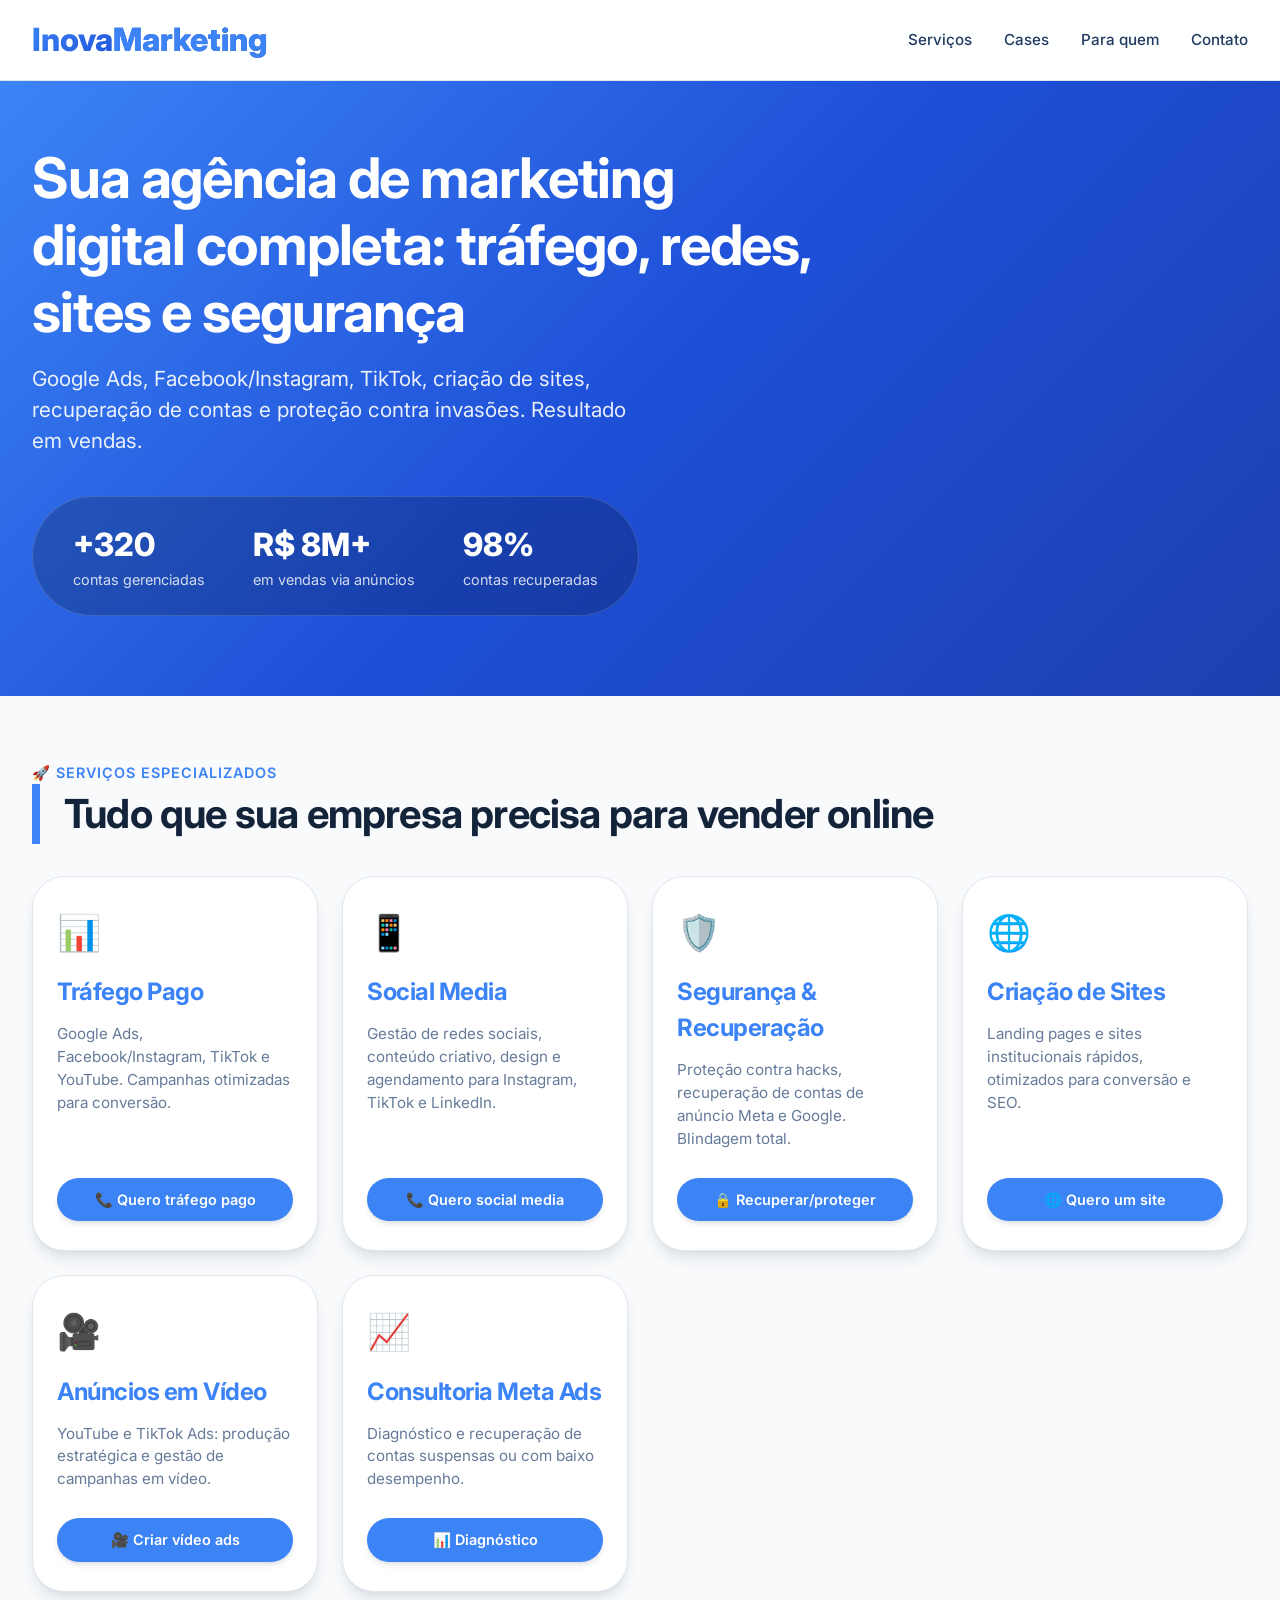
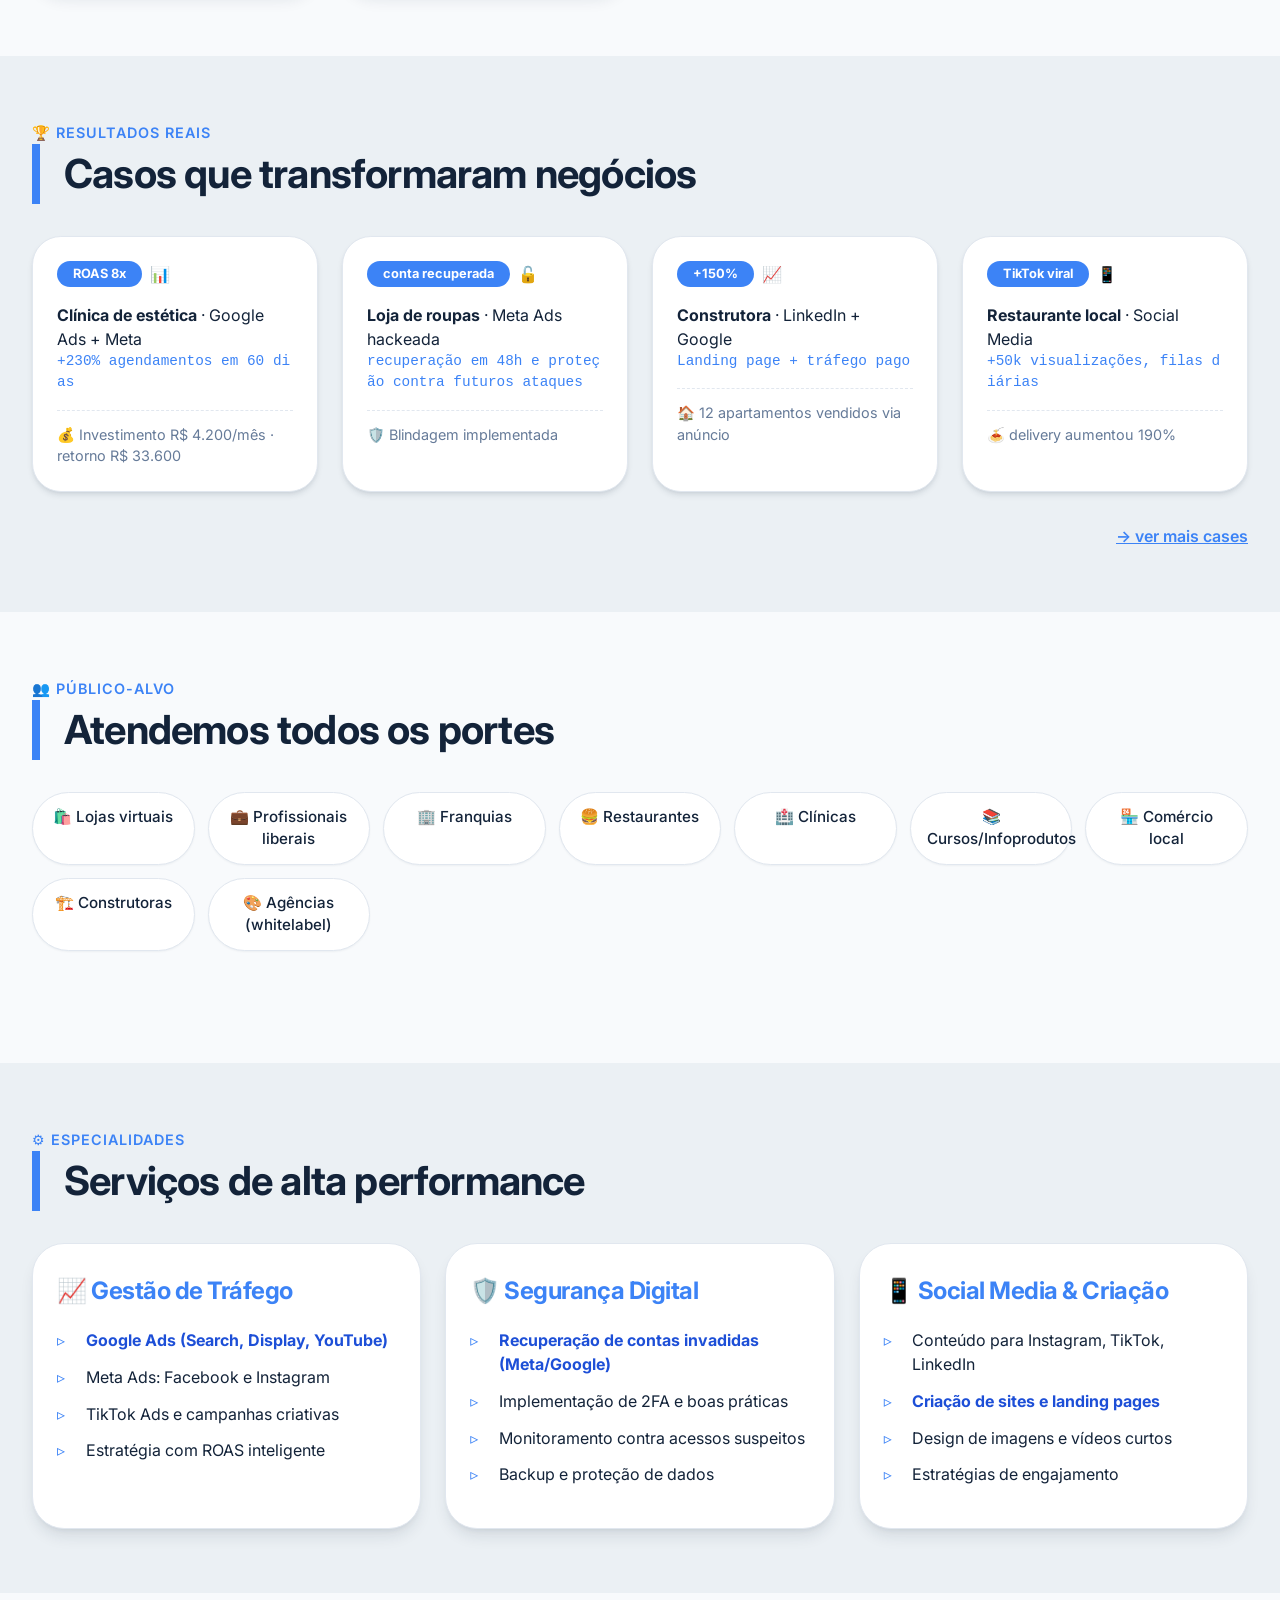
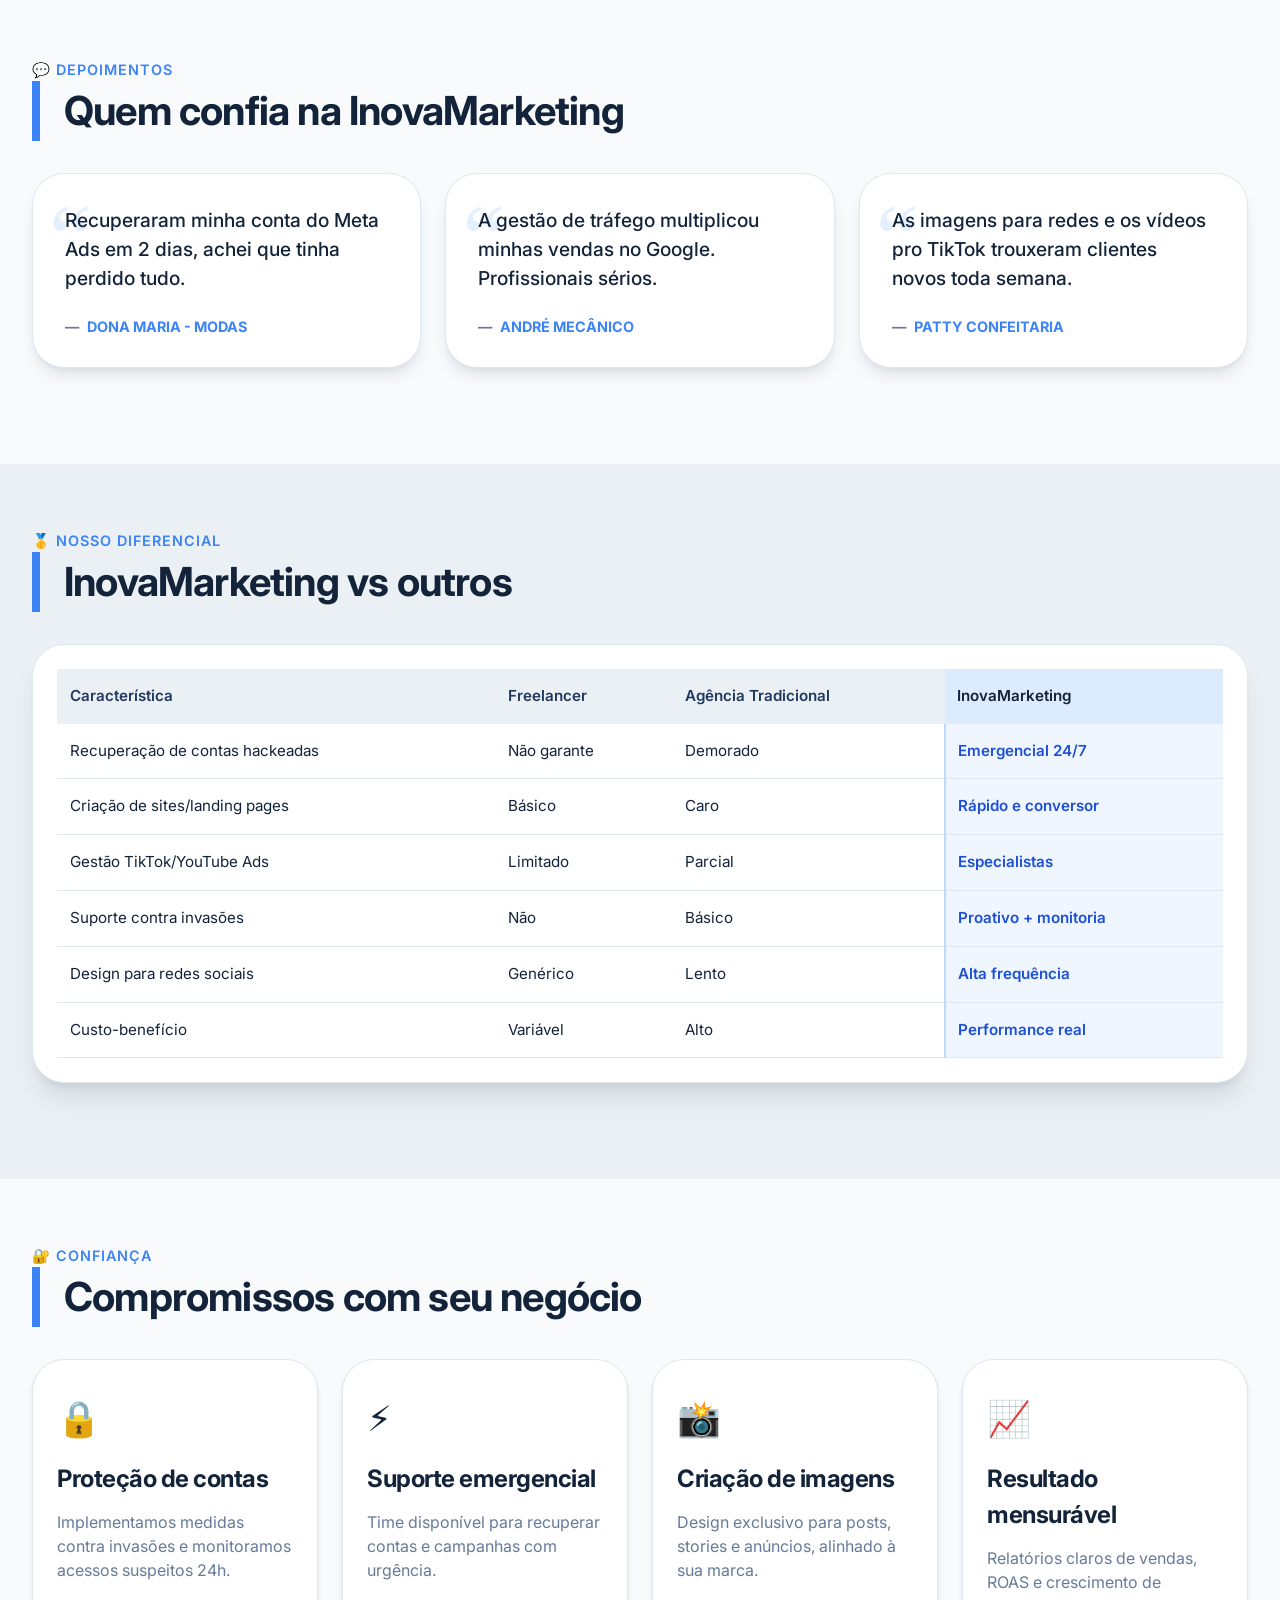
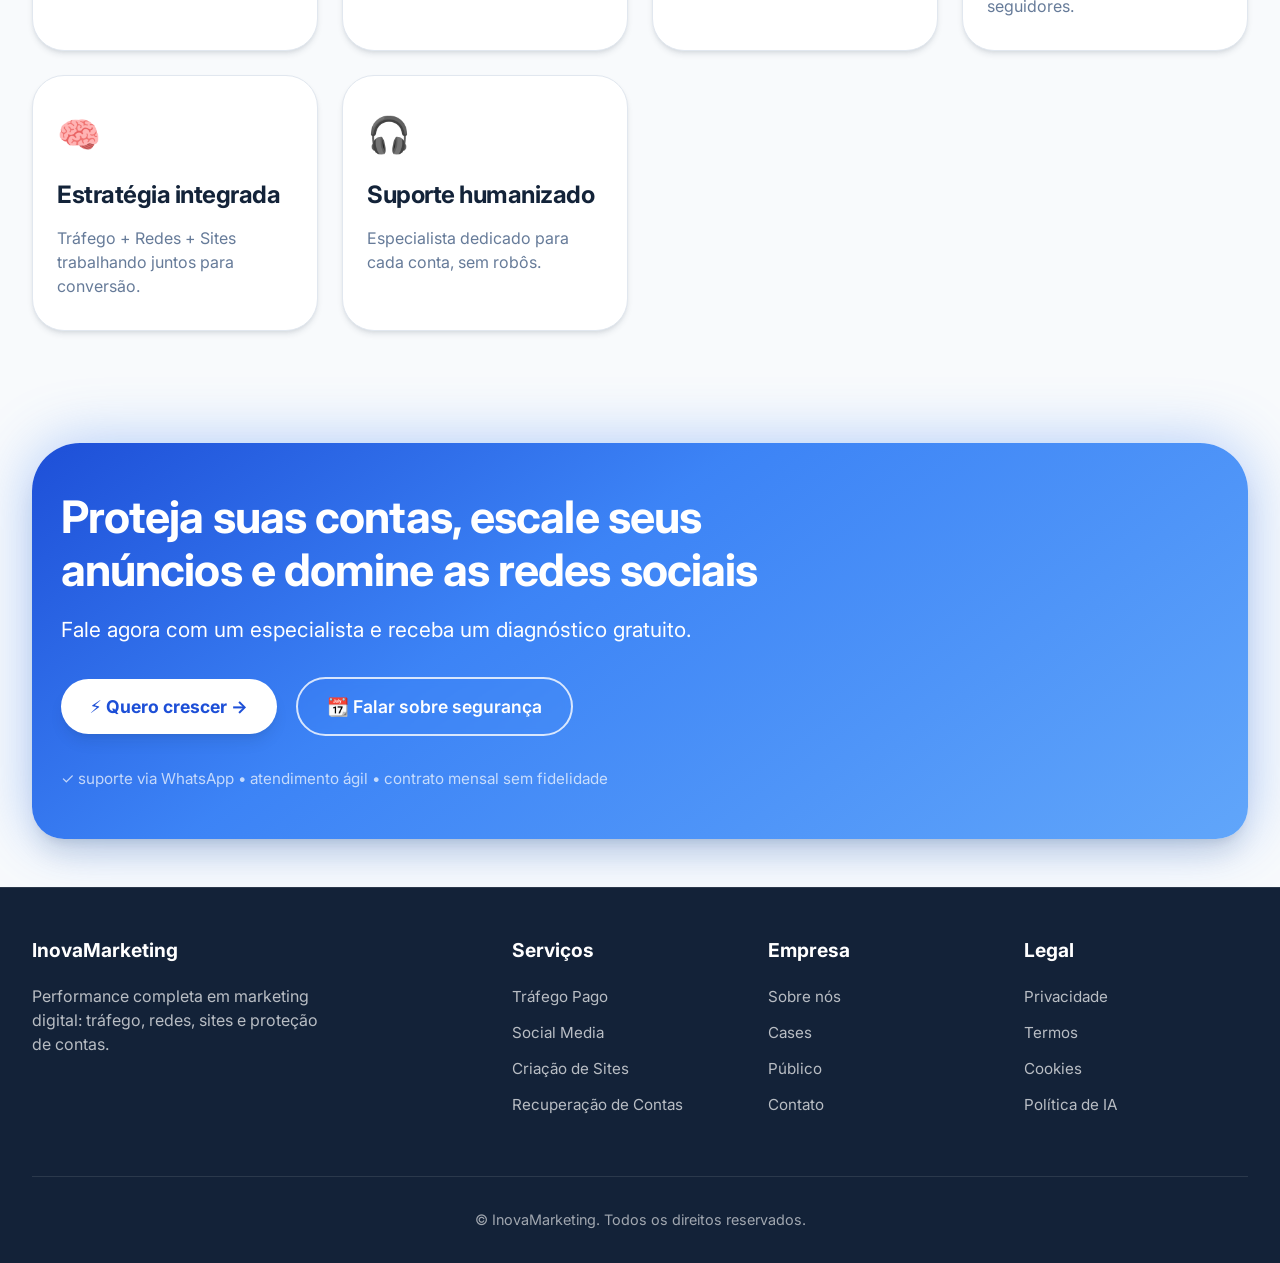
==== commit 04ea60d7: "Update index.html" ====
--- a/index.html
+++ b/index.html
@@ -10,7 +10,7 @@
     new Date().getTime(),event:'gtm.js'});var f=d.getElementsByTagName(s)[0],
     j=d.createElement(s),dl=l!='dataLayer'?'&l='+l:'';j.async=true;j.src=
     'https://www.googletagmanager.com/gtm.js?id='+i+dl;f.parentNode.insertBefore(j,f);
-    })(window,document,'script','dataLayer','GTM-TVDF63GF');</script>
+    })(window,document,'script','dataLayer','GTM-TNLXHX7M');</script>
     <!-- End Google Tag Manager -->
     
     <!-- Google tag (gtag.js) – Analytics -->
@@ -33,7 +33,7 @@
 </head>
 <body id="top">
     <!-- Google Tag Manager (noscript) -->
-    <noscript><iframe src="https://www.googletagmanager.com/ns.html?id=GTM-TVDF63GF"
+    <noscript><iframe src="https://www.googletagmanager.com/ns.html?id=GTM-TNLXHX7M"
     height="0" width="0" style="display:none;visibility:hidden"></iframe></noscript>
     <!-- End Google Tag Manager (noscript) -->
 
--- a/style.css
+++ b/style.css
@@ -173,7 +173,7 @@
     }
 }
 
-/* hero responsivo (nova mensagem marketing) */
+/* hero responsivo */
 .hero {
     background: var(--gradient-hero);
     color: white;
@@ -230,16 +230,55 @@
     margin-top: 2rem;
 }
 .service-card {
-    background: var(--card); border-radius: 2rem; padding: 1.8rem 1.5rem; box-shadow: var(--shadow-lg); border: 1px solid var(--border);
+    background: var(--card); 
+    border-radius: 2rem; 
+    padding: 1.8rem 1.5rem; 
+    box-shadow: var(--shadow-lg); 
+    border: 1px solid var(--border);
     transition: 0.2s;
     height: 100%;
+    display: flex;
+    flex-direction: column;
 }
 .service-card:hover { box-shadow: var(--shadow-xl); transform: translateY(-4px); }
 .service-icon { font-size: 2.2rem; margin-bottom: 1rem; display: block; }
 .service-card h3 { font-size: 1.5rem; margin-bottom: 0.8rem; color: var(--primary); }
-.service-card p { color: var(--muted-foreground); font-size: 0.95rem; }
-
-/* cases grid (agora com exemplos de marketing) */
+.service-card p { 
+    color: var(--muted-foreground); 
+    font-size: 0.95rem;
+    flex-grow: 1;
+    margin-bottom: 0.5rem;
+}
+
+/* Botões de serviço (CTAs individuais) */
+.btn-servico {
+    display: inline-block;
+    background: var(--primary);
+    color: white;
+    text-decoration: none;
+    padding: 0.7rem 1.2rem;
+    border-radius: 60px;
+    font-weight: 600;
+    font-size: 0.9rem;
+    margin-top: 1.2rem;
+    transition: all 0.2s ease;
+    border: none;
+    box-shadow: var(--shadow-md);
+    width: 100%;
+    text-align: center;
+}
+
+.btn-servico:hover {
+    background: var(--blue-600);
+    transform: translateY(-2px);
+    box-shadow: var(--shadow-lg);
+}
+
+.btn-servico:active {
+    transform: translateY(0);
+}
+
+/* cases grid */
 .cases-grid {
     display: grid; 
     grid-template-columns: repeat(auto-fit, minmax(min(280px, 100%), 1fr)); 
@@ -247,14 +286,37 @@
     margin-top: 2rem;
 }
 .case-card {
-    background-color: var(--card); border-radius: 1.8rem; padding: 1.5rem; border: 1px solid var(--border);
-    box-shadow: var(--shadow-md); transition: 0.15s;
+    background-color: var(--card); 
+    border-radius: 1.8rem; 
+    padding: 1.5rem; 
+    border: 1px solid var(--border);
+    box-shadow: var(--shadow-md); 
+    transition: 0.15s;
     height: 100%;
 }
+.case-card:hover { box-shadow: var(--shadow-lg); }
 .case-rank { display: flex; align-items: center; gap: 0.5rem; margin-bottom: 1rem; }
-.rank-badge { background: var(--primary); color: white; font-weight: 700; padding: 0.2rem 1rem; border-radius: 40px; font-size: 0.8rem; }
-.case-url { font-family: monospace; color: var(--primary); font-size: 0.9rem; word-break: break-all; }
-.case-equivalent { font-size: 0.9rem; color: var(--muted-foreground); border-top: 1px dashed var(--border); margin-top: 1rem; padding-top: 0.8rem; }
+.rank-badge { 
+    background: var(--primary); 
+    color: white; 
+    font-weight: 700; 
+    padding: 0.2rem 1rem; 
+    border-radius: 40px; 
+    font-size: 0.8rem; 
+}
+.case-url { 
+    font-family: monospace; 
+    color: var(--primary); 
+    font-size: 0.9rem; 
+    word-break: break-all; 
+}
+.case-equivalent { 
+    font-size: 0.9rem; 
+    color: var(--muted-foreground); 
+    border-top: 1px dashed var(--border); 
+    margin-top: 1rem; 
+    padding-top: 0.8rem; 
+}
 
 /* para quem grid */
 .para-quem-grid {
@@ -264,13 +326,25 @@
     margin: 2rem 0 3rem;
 }
 .nicho-item {
-    background: var(--card); padding: 0.8rem 1rem; border-radius: 60px; border: 1px solid var(--border);
-    font-weight: 500; color: var(--foreground); box-shadow: var(--shadow-sm); transition: 0.1s; 
-    text-align: center; font-size: 0.95rem;
-}
-.nicho-item:hover { background: var(--primary); color: white; border-color: var(--primary); transform: scale(1.02); }
-
-/* tecnologia grid (serviços especializados) */
+    background: var(--card); 
+    padding: 0.8rem 1rem; 
+    border-radius: 60px; 
+    border: 1px solid var(--border);
+    font-weight: 500; 
+    color: var(--foreground); 
+    box-shadow: var(--shadow-sm); 
+    transition: 0.1s; 
+    text-align: center; 
+    font-size: 0.95rem;
+}
+.nicho-item:hover { 
+    background: var(--primary); 
+    color: white; 
+    border-color: var(--primary); 
+    transform: scale(1.02); 
+}
+
+/* tecnologia grid */
 .tecnologia-grid {
     display: grid; 
     grid-template-columns: repeat(auto-fit, minmax(min(260px, 100%), 1fr)); 
@@ -278,13 +352,32 @@
     margin-top: 2rem;
 }
 .tecnologia-card {
-    background: var(--card); border-radius: 2rem; padding: 1.8rem 1.5rem; box-shadow: var(--shadow-lg); border: 1px solid var(--border);
+    background: var(--card); 
+    border-radius: 2rem; 
+    padding: 1.8rem 1.5rem; 
+    box-shadow: var(--shadow-lg); 
+    border: 1px solid var(--border);
     height: 100%;
 }
-.tecnologia-card h3 { font-size: 1.5rem; margin-bottom: 1.2rem; color: var(--primary); }
+.tecnologia-card h3 { 
+    font-size: 1.5rem; 
+    margin-bottom: 1.2rem; 
+    color: var(--primary); 
+}
 .tecnologia-list { list-style: none; }
-.tecnologia-list li { margin-bottom: 0.8rem; padding-left: 1.8rem; position: relative; color: var(--foreground); }
-.tecnologia-list li::before { content: "▹"; color: var(--primary); font-weight: 700; position: absolute; left: 0; }
+.tecnologia-list li { 
+    margin-bottom: 0.8rem; 
+    padding-left: 1.8rem; 
+    position: relative; 
+    color: var(--foreground); 
+}
+.tecnologia-list li::before { 
+    content: "▹"; 
+    color: var(--primary); 
+    font-weight: 700; 
+    position: absolute; 
+    left: 0; 
+}
 .tecnologia-list strong { color: var(--blue-700); }
 
 /* depoimentos grid */
@@ -295,19 +388,54 @@
     margin: 2rem 0;
 }
 .testimonial-card {
-    background: var(--card); border-radius: 2rem; padding: 2rem 2rem 1.8rem;
-    box-shadow: var(--shadow-lg); border: 1px solid var(--border); position: relative;
+    background: var(--card); 
+    border-radius: 2rem; 
+    padding: 2rem 2rem 1.8rem;
+    box-shadow: var(--shadow-lg); 
+    border: 1px solid var(--border); 
+    position: relative;
 }
 .testimonial-card::before {
-    content: "“"; font-size: 6rem; color: var(--blue-200); position: absolute; top: -0.5rem; left: 1rem; opacity: 0.4; font-family: serif;
-}
-.testimonial-quote { font-size: 1.2rem; font-weight: 500; margin-bottom: 1.5rem; position: relative; z-index: 2; color: var(--foreground); }
-.testimonial-author { font-weight: 700; color: var(--primary); text-transform: uppercase; font-size: 0.9rem; display: flex; align-items: center; gap: 0.5rem; }
-.testimonial-author::before { content: "—"; color: var(--muted-foreground); }
-
-/* tabela diferencial (comparativa marketing) */
+    content: "“"; 
+    font-size: 6rem; 
+    color: var(--blue-200); 
+    position: absolute; 
+    top: -0.5rem; 
+    left: 1rem; 
+    opacity: 0.4; 
+    font-family: serif;
+}
+.testimonial-quote { 
+    font-size: 1.2rem; 
+    font-weight: 500; 
+    margin-bottom: 1.5rem; 
+    position: relative; 
+    z-index: 2; 
+    color: var(--foreground); 
+}
+.testimonial-author { 
+    font-weight: 700; 
+    color: var(--primary); 
+    text-transform: uppercase; 
+    font-size: 0.9rem; 
+    display: flex; 
+    align-items: center; 
+    gap: 0.5rem; 
+}
+.testimonial-author::before { 
+    content: "—"; 
+    color: var(--muted-foreground); 
+}
+
+/* tabela diferencial */
 .diff-table-wrapper {
-    background: var(--card); border-radius: 2rem; padding: 1.5rem; box-shadow: var(--shadow-xl); border: 1px solid var(--border); margin: 2rem 0; overflow-x: auto;
+    background: var(--card); 
+    border-radius: 2rem; 
+    padding: 1.5rem; 
+    box-shadow: var(--shadow-xl); 
+    border: 1px solid var(--border); 
+    margin: 2rem 0; 
+    overflow-x: auto;
 }
 .diff-table { 
     width: 100%; 
@@ -318,13 +446,26 @@
     padding: 1rem 0.8rem; 
     font-size: 0.95rem;
 }
-.diff-table th { text-align: left; background: var(--muted); color: var(--secondary-foreground); font-weight: 600; }
+.diff-table th { 
+    text-align: left; 
+    background: var(--muted); 
+    color: var(--secondary-foreground); 
+    font-weight: 600; 
+}
 .diff-table td { border-bottom: 1px solid var(--border); }
-.diff-table td:last-child { background: var(--blue-50); font-weight: 600; color: var(--blue-700); border-left: 2px solid var(--blue-200); }
-.diff-table th:last-child { background: var(--blue-100); color: var(--blue-800); }
+.diff-table td:last-child { 
+    background: var(--blue-50); 
+    font-weight: 600; 
+    color: var(--blue-700); 
+    border-left: 2px solid var(--blue-200); 
+}
+.diff-table th:last-child { 
+    background: var(--blue-100); 
+    color: var(--blue-800); 
+}
 .destaque-positivo { color: var(--blue-600); font-weight: 700; }
 
-/* garantia grid (itens de segurança e serviços) */
+/* garantia grid */
 .garantia-grid {
     display: grid; 
     grid-template-columns: repeat(auto-fit, minmax(min(240px, 100%), 1fr)); 
@@ -332,13 +473,31 @@
     margin-top: 2rem;
 }
 .garantia-card {
-    background: var(--card); border-radius: 2rem; padding: 2rem 1.5rem;
-    border: 1px solid var(--border); box-shadow: var(--shadow-md); transition: 0.2s;
-}
-.garantia-card:hover { box-shadow: var(--shadow-lg); transform: translateY(-4px); }
-.garantia-icon { font-size: 2.2rem; margin-bottom: 1rem; display: block; }
-.garantia-card h3 { font-size: 1.5rem; margin-bottom: 0.8rem; color: var(--foreground); }
-.garantia-card p { color: var(--muted-foreground); font-size: 1rem; }
+    background: var(--card); 
+    border-radius: 2rem; 
+    padding: 2rem 1.5rem;
+    border: 1px solid var(--border); 
+    box-shadow: var(--shadow-md); 
+    transition: 0.2s;
+}
+.garantia-card:hover { 
+    box-shadow: var(--shadow-lg); 
+    transform: translateY(-4px); 
+}
+.garantia-icon { 
+    font-size: 2.2rem; 
+    margin-bottom: 1rem; 
+    display: block; 
+}
+.garantia-card h3 { 
+    font-size: 1.5rem; 
+    margin-bottom: 0.8rem; 
+    color: var(--foreground); 
+}
+.garantia-card p { 
+    color: var(--muted-foreground); 
+    font-size: 1rem; 
+}
 
 /* CTA responsivo */
 #cta { scroll-margin-top: 80px; }
@@ -368,20 +527,58 @@
     align-items: center; 
 }
 .btn-cta-primary {
-    background: white; color: var(--blue-700); border: none; padding: 0.9rem 1.8rem; border-radius: 60px; font-weight: 700; font-size: 1.1rem;
-    cursor: pointer; box-shadow: var(--shadow-lg); transition: 0.2s; text-decoration: none; display: inline-flex; align-items: center; gap: 0.5rem;
-}
-.btn-cta-primary:hover { background: var(--blue-50); transform: scale(1.05); }
+    background: white; 
+    color: var(--blue-700); 
+    border: none; 
+    padding: 0.9rem 1.8rem; 
+    border-radius: 60px; 
+    font-weight: 700; 
+    font-size: 1.1rem;
+    cursor: pointer; 
+    box-shadow: var(--shadow-lg); 
+    transition: 0.2s; 
+    text-decoration: none; 
+    display: inline-flex; 
+    align-items: center; 
+    gap: 0.5rem;
+}
+.btn-cta-primary:hover { 
+    background: var(--blue-50); 
+    transform: scale(1.05); 
+}
 .btn-cta-secondary {
-    background: transparent; color: white; border: 2px solid rgba(255,255,255,0.8); padding: 0.9rem 1.8rem; border-radius: 60px; font-weight: 600;
-    font-size: 1.1rem; cursor: pointer; transition: 0.2s; text-decoration: none; backdrop-filter: blur(4px);
-}
-.btn-cta-secondary:hover { background: rgba(255,255,255,0.1); border-color: white; }
+    background: transparent; 
+    color: white; 
+    border: 2px solid rgba(255,255,255,0.8); 
+    padding: 0.9rem 1.8rem; 
+    border-radius: 60px; 
+    font-weight: 600;
+    font-size: 1.1rem; 
+    cursor: pointer; 
+    transition: 0.2s; 
+    text-decoration: none; 
+    backdrop-filter: blur(4px);
+}
+.btn-cta-secondary:hover { 
+    background: rgba(255,255,255,0.1); 
+    border-color: white; 
+}
 @media (max-width: 500px) {
-    .cta-buttons { flex-direction: column; align-items: stretch; }
-    .btn-cta-primary, .btn-cta-secondary { text-align: center; white-space: normal; }
-}
-.meta { display: block; margin-top: 2rem; color: rgba(255,255,255,0.7); font-size: 0.95rem; }
+    .cta-buttons { 
+        flex-direction: column; 
+        align-items: stretch; 
+    }
+    .btn-cta-primary, .btn-cta-secondary { 
+        text-align: center; 
+        white-space: normal; 
+    }
+}
+.meta { 
+    display: block; 
+    margin-top: 2rem; 
+    color: rgba(255,255,255,0.7); 
+    font-size: 0.95rem; 
+}
 
 /* rodapé responsivo */
 .footer {
@@ -444,4 +641,4 @@
 img, iframe {
     max-width: 100%;
     height: auto;
-}+}
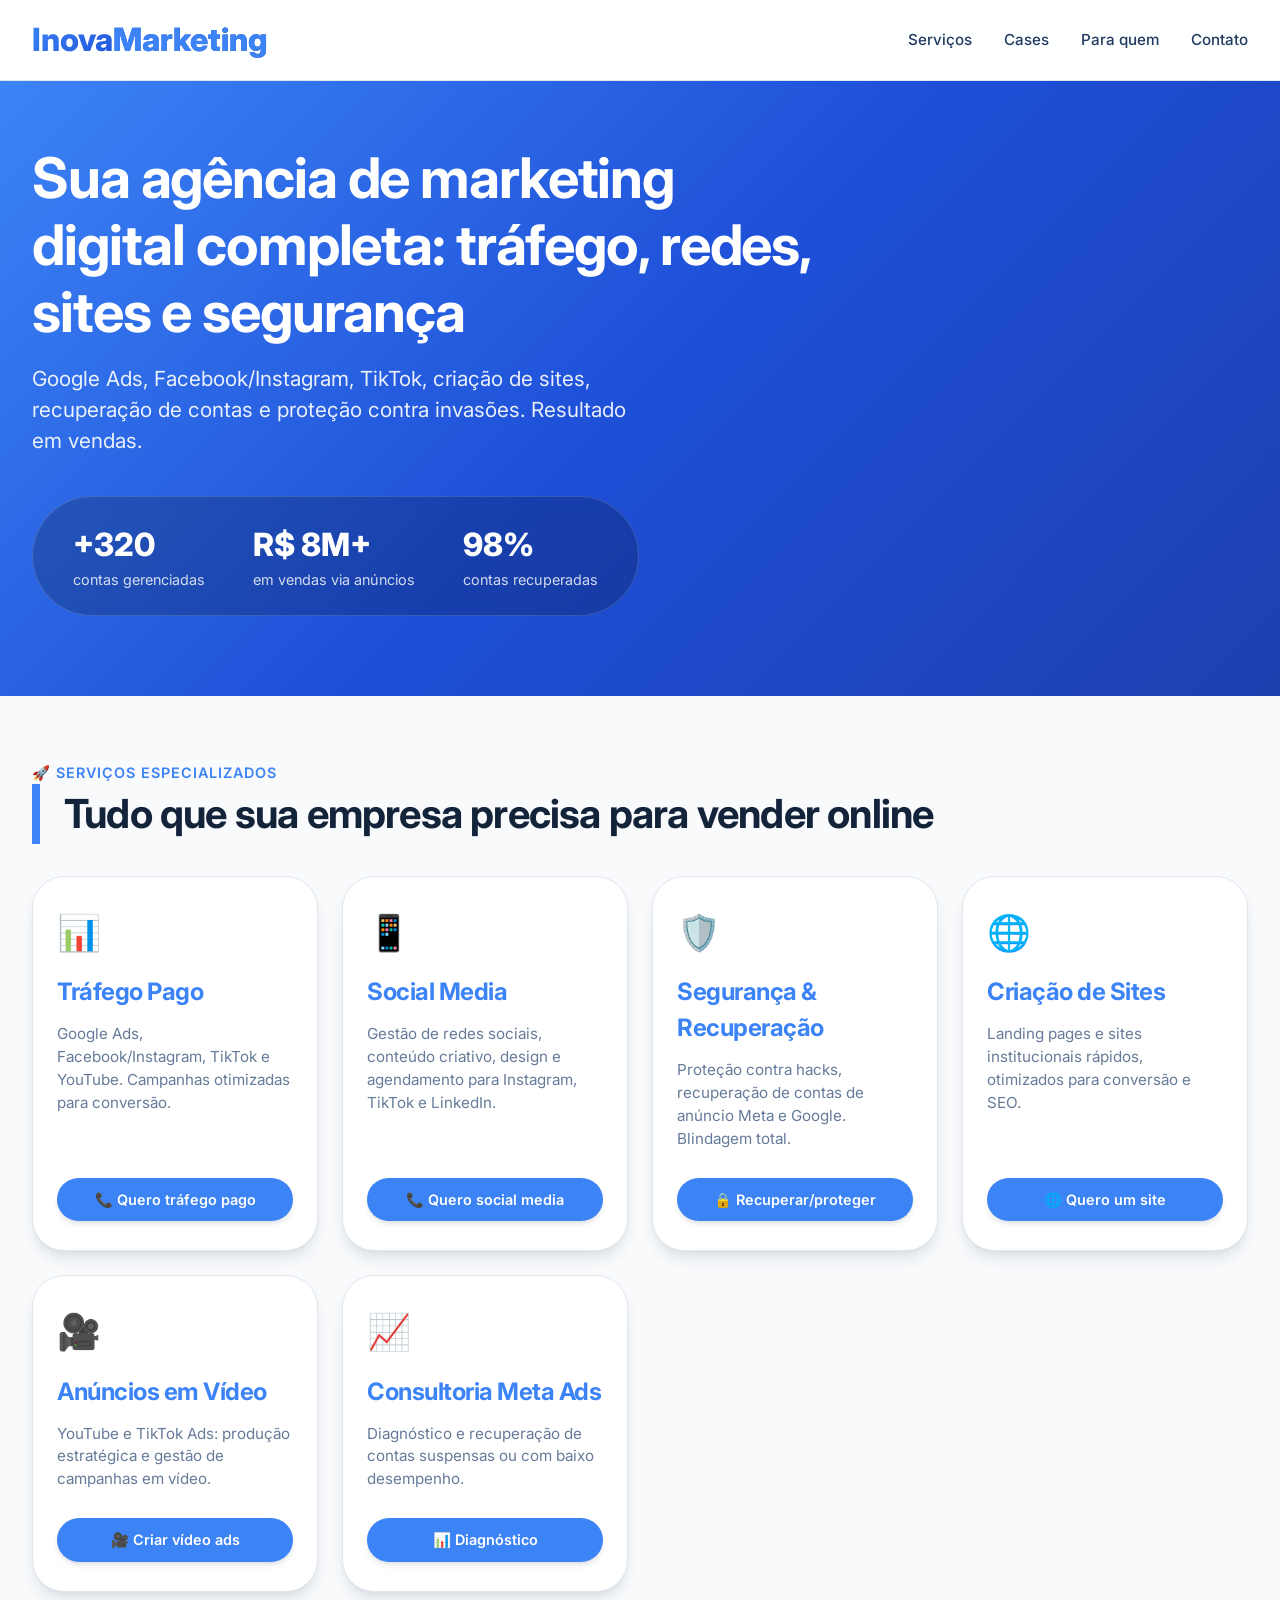
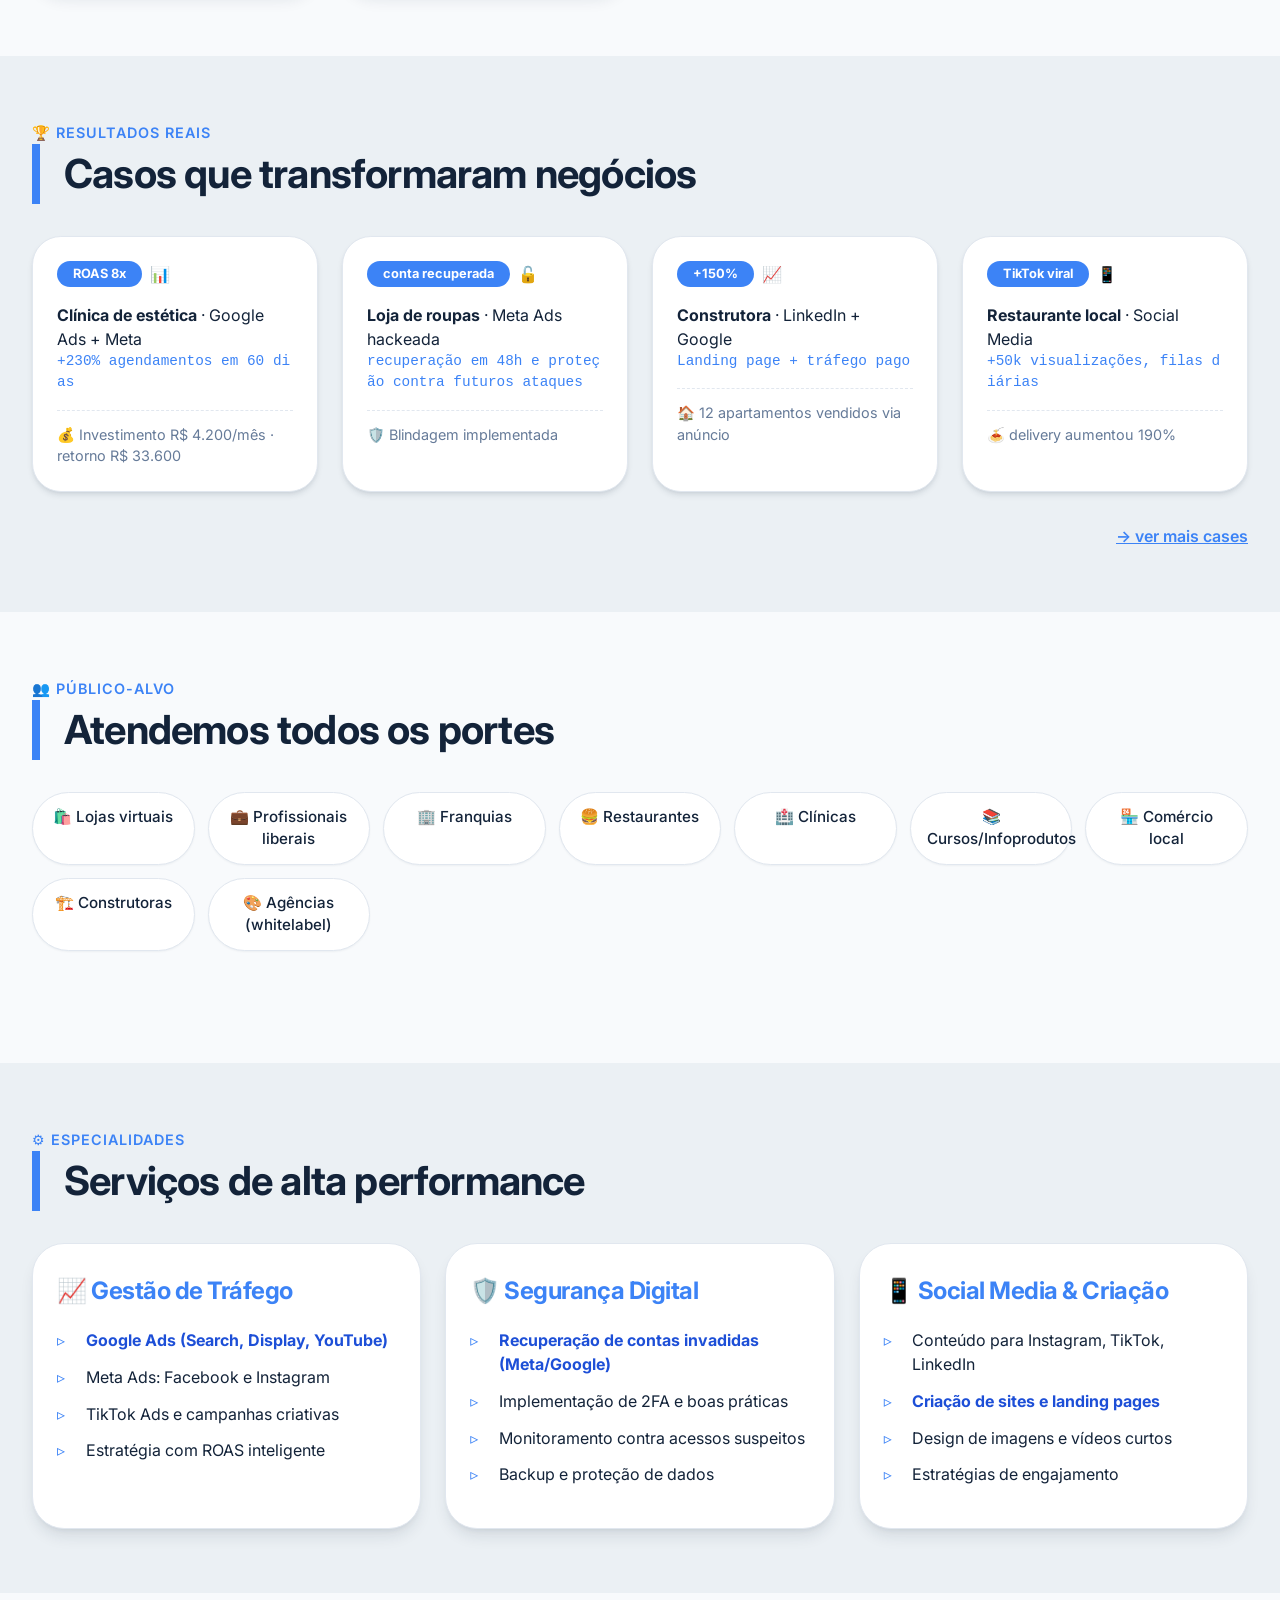
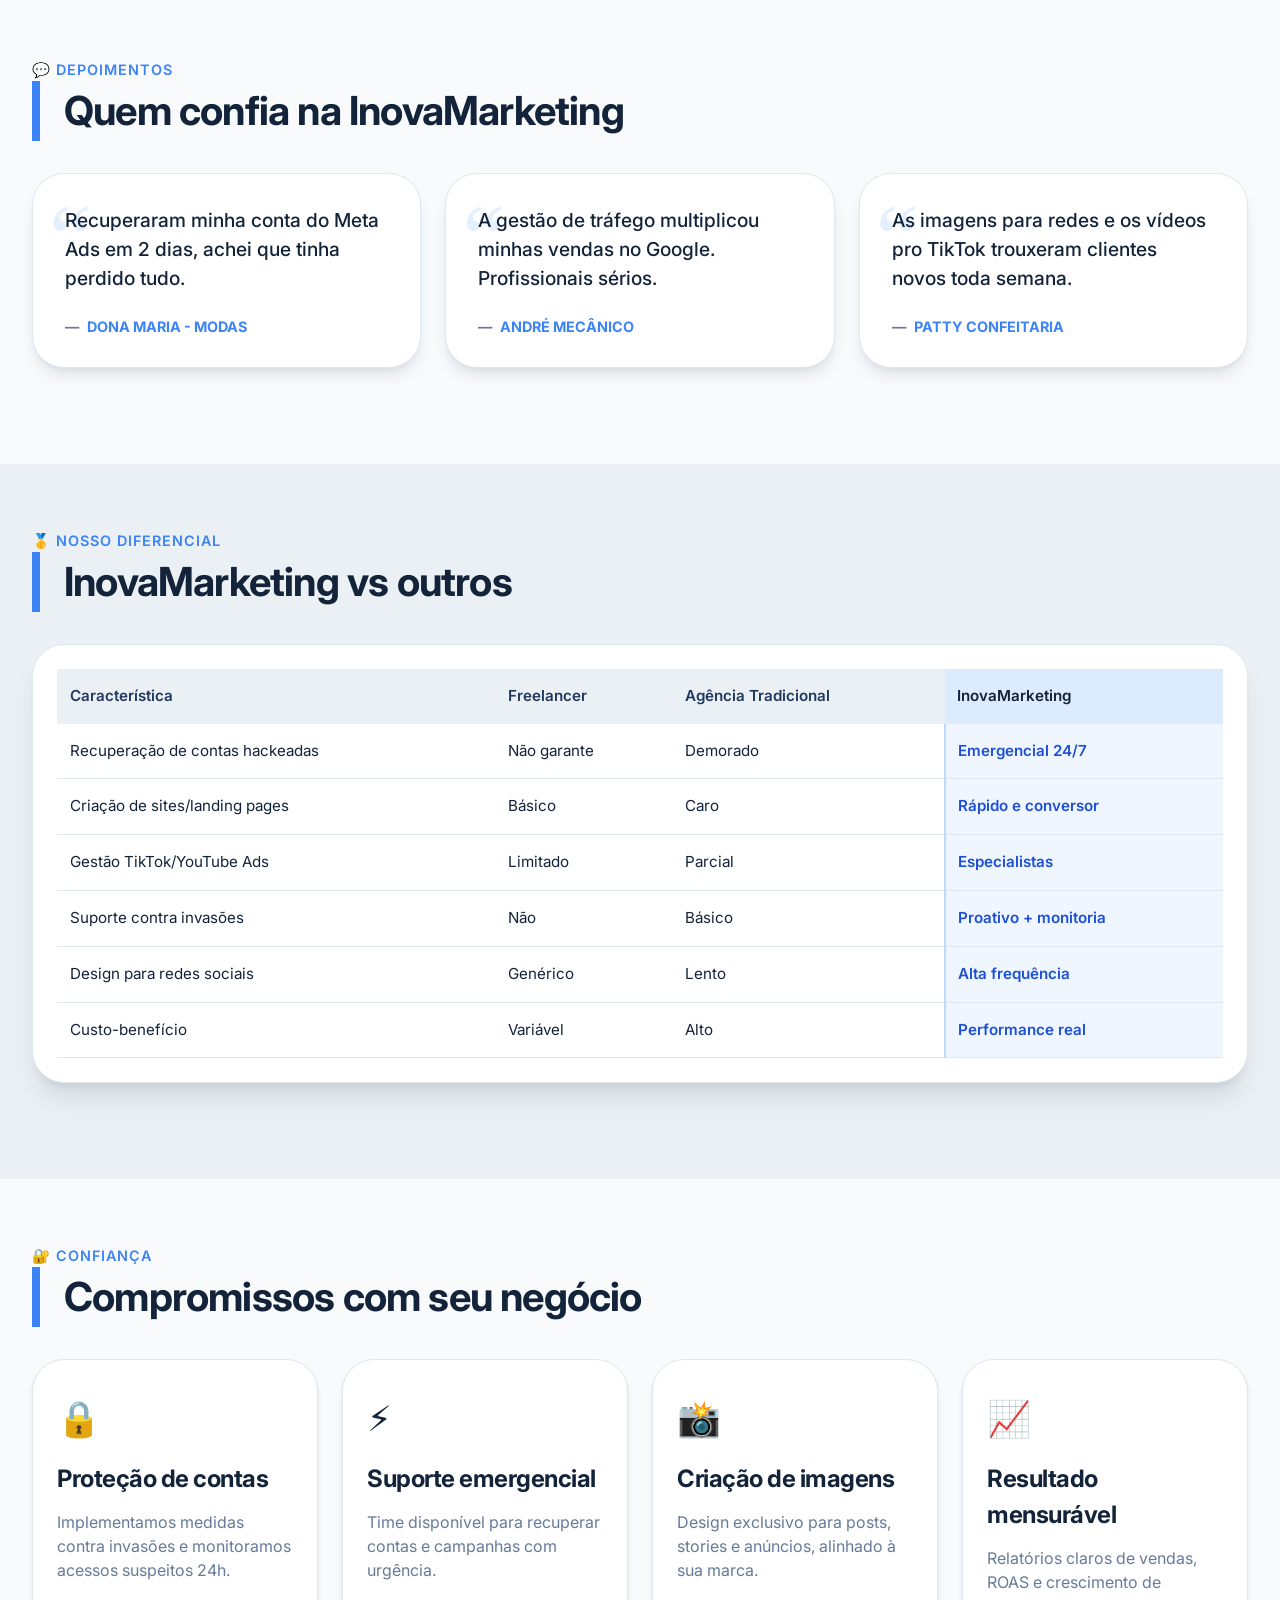
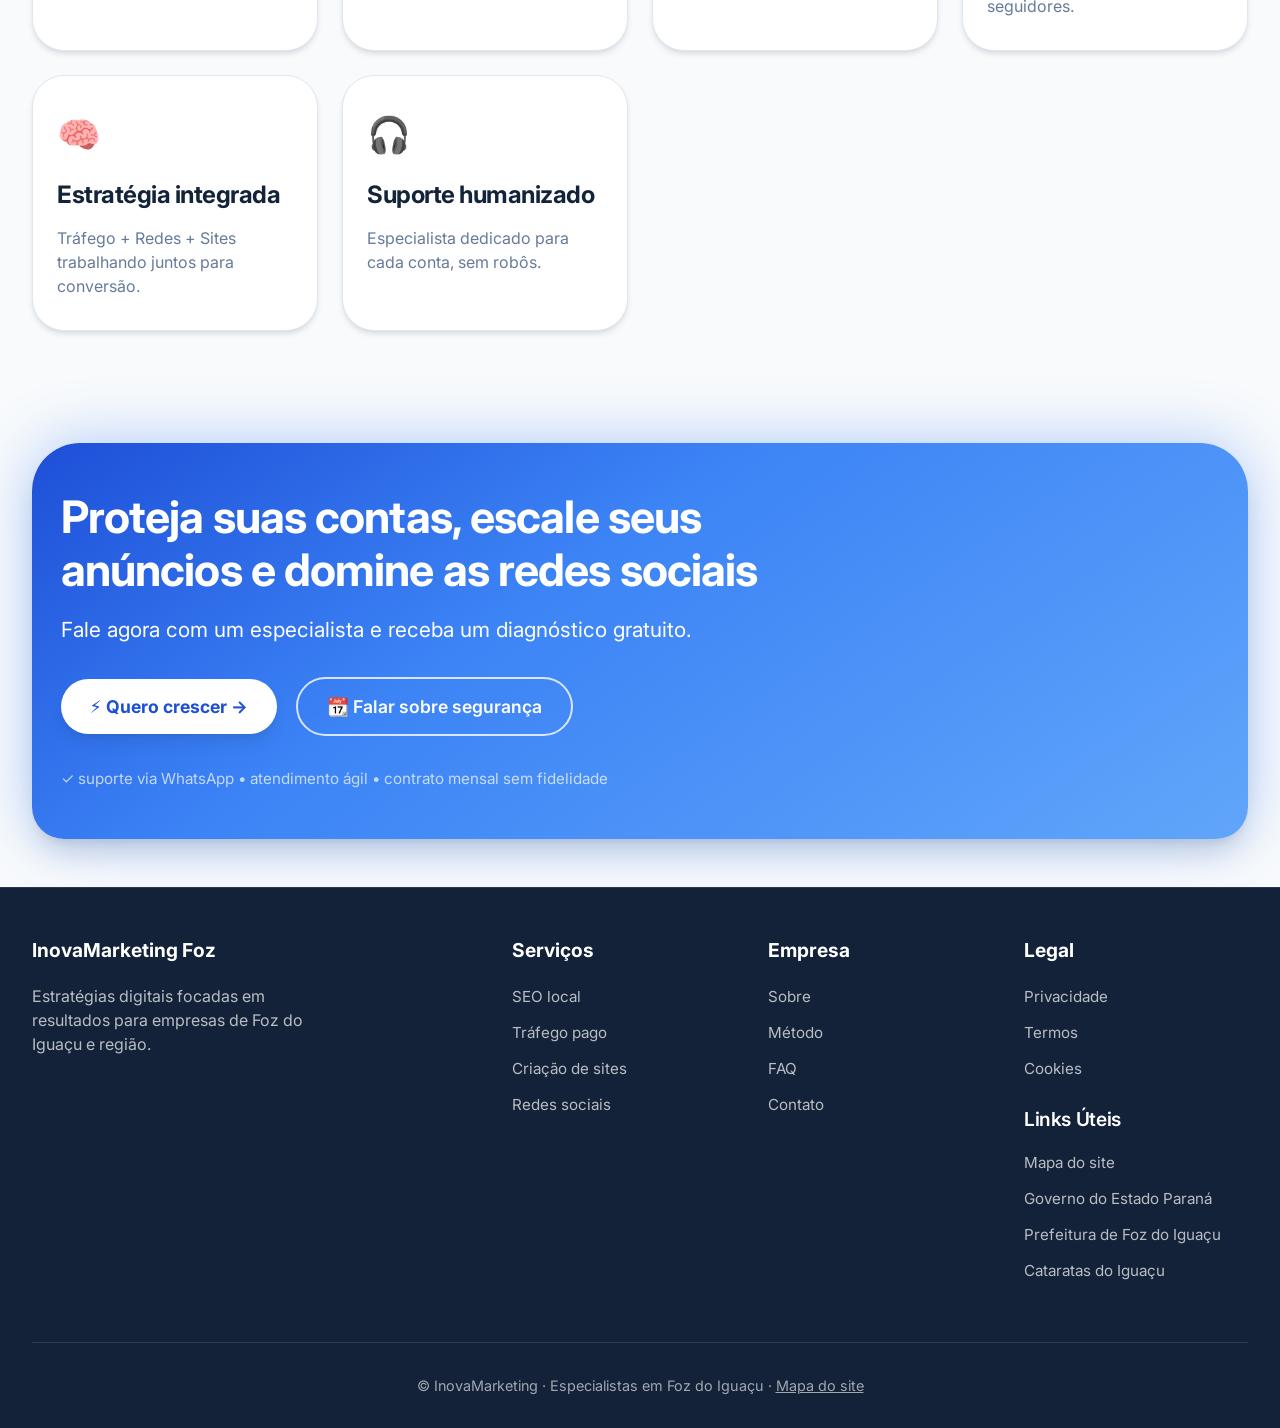
==== commit c668a9e3: "Update index.html" ====
--- a/index.html
+++ b/index.html
@@ -234,47 +234,59 @@
 
     <!-- RODAPÉ -->
     <footer class="footer">
-        <div class="container">
-            <div class="footer-grid">
-                <div class="footer-col">
-                    <h4>InovaMarketing</h4>
-                    <p>Performance completa em marketing digital: tráfego, redes, sites e proteção de contas.</p>
-                </div>
-                <div class="footer-col">
-                    <h4>Serviços</h4>
-                    <ul class="footer-links">
-                        <li><a href="#servicos">Tráfego Pago</a></li>
-                        <li><a href="#servicos">Social Media</a></li>
-                        <li><a href="#servicos">Criação de Sites</a></li>
-                        <li><a href="#servicos">Recuperação de Contas</a></li>
-                    </ul>
-                </div>
-                <div class="footer-col">
-                    <h4>Empresa</h4>
-                    <ul class="footer-links">
-                        <li><a href="#top">Sobre nós</a></li>
-                        <li><a href="#casos">Cases</a></li>
-                        <li><a href="#paraquem">Público</a></li>
-                        <li><a href="#cta">Contato</a></li>
-                    </ul>
-                </div>
-                <div class="footer-col">
-                    <h4>Legal</h4>
-                    <ul class="footer-links">
-                        <li><a href="#top">Privacidade</a></li>
-                        <li><a href="#top">Termos</a></li>
-                        <li><a href="#top">Cookies</a></li>
-                        <li><a href="#top">Política de IA</a></li>
-                    </ul>
-                </div>
-            </div>
-            <div class="footer-bottom">
-                © InovaMarketing. Todos os direitos reservados.
-            </div>
-        </div>
-    </footer>
-
-    <!-- Script externo -->
-    <script src="script.js" defer></script>
-</body>
-</html>
+    <div class="container">
+        <div class="footer-grid">
+            <!-- Coluna 1: Marca -->
+            <div class="footer-col">
+                <h4>InovaMarketing Foz</h4>
+                <p>Estratégias digitais focadas em resultados para empresas de Foz do Iguaçu e região.</p>
+            </div>
+
+            <!-- Coluna 2: Serviços principais -->
+            <div class="footer-col">
+                <h4>Serviços</h4>
+                <ul class="footer-links">
+                    <li><a href="#servicos">SEO local</a></li>
+                    <li><a href="#servicos">Tráfego pago</a></li>
+                    <li><a href="#servicos">Criação de sites</a></li>
+                    <li><a href="#servicos">Redes sociais</a></li>
+                </ul>
+            </div>
+
+            <!-- Coluna 3: Institucional -->
+            <div class="footer-col">
+                <h4>Empresa</h4>
+                <ul class="footer-links">
+                    <li><a href="#introducao">Sobre</a></li>
+                    <li><a href="#como-funciona">Método</a></li>
+                    <li><a href="#faq">FAQ</a></li>
+                    <li><a href="#cta">Contato</a></li>
+                </ul>
+            </div>
+
+            <!-- Coluna 4: Legal + Links Úteis -->
+            <div class="footer-col">
+                <h4>Legal</h4>
+                <ul class="footer-links">
+                    <li><a href="#privacidade">Privacidade</a></li>
+                    <li><a href="#termos">Termos</a></li>
+                    <li><a href="#cookies">Cookies</a></li>
+                </ul>
+                
+                <!-- NOVO BLOCO: Links Úteis com H3 -->
+                <h3 style="font-size: 1.2rem; margin: 1.5rem 0 1rem; color: white; font-weight: 600;">Links Úteis</h3>
+                <ul class="footer-links">
+                    <li><a href="#mapa-do-site" rel="nofollow">Mapa do site</a></li>
+                    <li><a href="https://www.pr.gov.br" target="_blank" rel="nofollow noopener noreferrer">Governo do Estado Paraná</a></li>
+                    <li><a href="https://www.pmfi.pr.gov.br" target="_blank" rel="nofollow noopener noreferrer">Prefeitura de Foz do Iguaçu</a></li>
+                    <li><a href="https://cataratasdoiguacu.com.br" target="_blank" rel="nofollow noopener noreferrer">Cataratas do Iguaçu</a></li>
+                </ul>
+            </div>
+        </div>
+
+        <!-- Rodapé inferior -->
+        <div class="footer-bottom">
+            © InovaMarketing · Especialistas em Foz do Iguaçu · <a href="#mapa-do-site" style="color: rgba(255,255,255,0.6);">Mapa do site</a>
+        </div>
+    </div>
+</footer>
